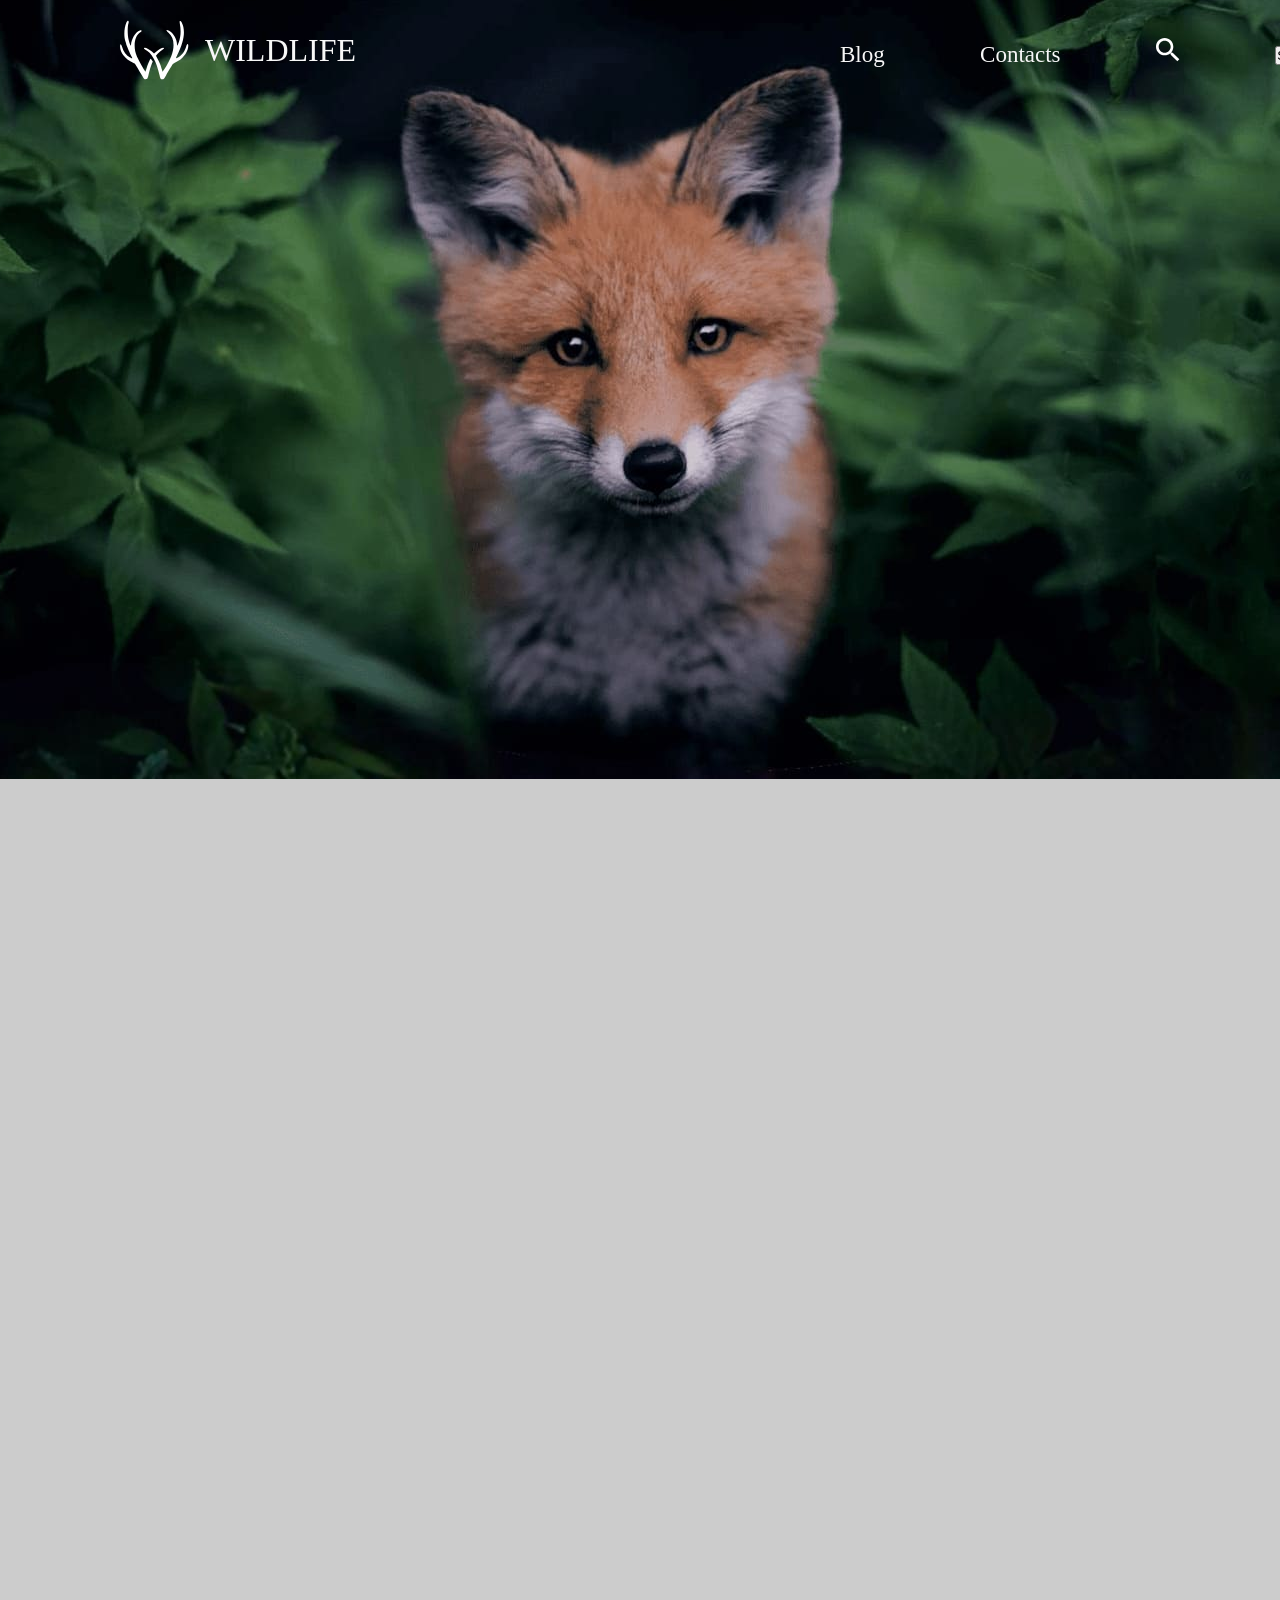
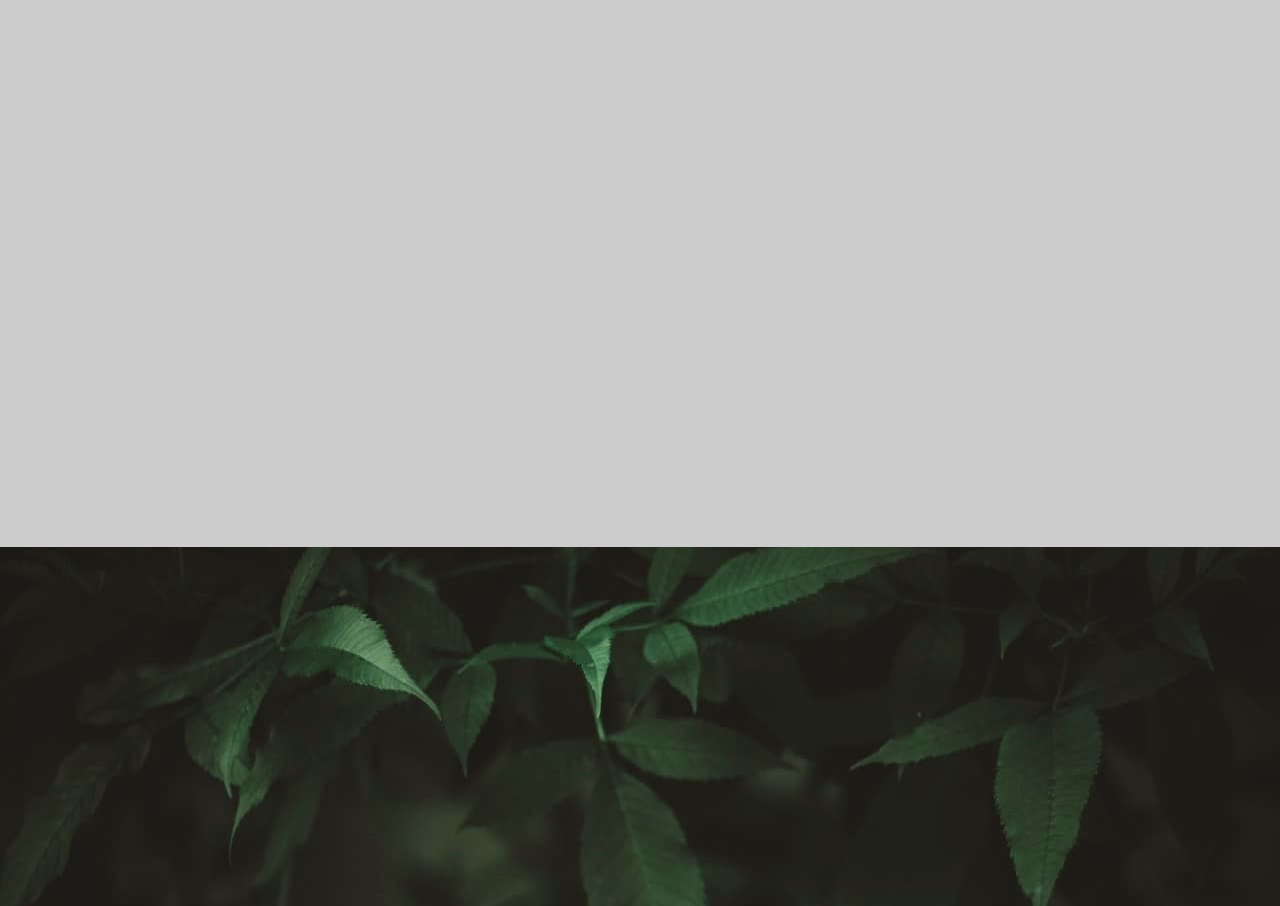
==== Wildlife/index.html @ 3e843b0e "init: start Wildlife task" ====
<!DOCTYPE html>
<html lang="en">
<head>
    <meta charset="UTF-8">
    <meta http-equiv="X-UA-Compatible" content="IE=edge">
    <meta name="viewport" content="width=device-width, initial-scale=1.0">
    <link rel="stylesheet" href="style.css">
    <title>Wildlife</title>
</head>
<body>
<section class="first-screen">
    
        <div class="block-wrapper">
            <div class="content-wrapper">
                <header>
                    <div class="logo-wrapper">
                        <svg width="69" height="60" viewBox="0 0 69 60" fill="none" xmlns="http://www.w3.org/2000/svg">
                            <path fill-rule="evenodd" clip-rule="evenodd" d="M6.3948 2.44604C4.16477 7.15504 3.65727 16.4691 5.36475 21.3461C5.73505 22.4039 6.12845 23.6725 6.23905 24.1655C6.50697 25.3616 9.98755 33.4607 11.3835 36.1374C12.7536 38.7639 12.7282 38.7901 10.1004 37.4541C6.3206 35.5326 3.34752 31.5826 2.05042 26.7593C1.13115 23.3408 0.00397348 23.2777 0.0772985 26.6488C0.205224 32.5289 5.17522 38.814 12.5882 42.4708C15.5288 43.9211 14.6779 42.7686 21.2467 54.2024C24.0457 59.0747 24.1808 59.2308 25.5972 59.2308C27.3561 59.2308 27.6071 58.8444 28.5953 54.6155C29.5972 50.3279 30.7228 46.6075 31.9289 43.5965L32.7948 41.4347L31.8533 40.1431C31.3355 39.4326 30.798 38.8502 30.6593 38.8488C30.1948 38.844 28.0869 43.6096 26.7646 47.6535L25.4569 51.6532L23.9027 49.3844C22.4623 47.2811 17.952 38.948 16.8384 36.3319C12.847 26.9553 14.4788 15.6138 20.3028 12.2518C22.3567 11.066 21.9794 9.6086 19.8173 10.3764C15.3945 11.9471 11.3867 18.6498 10.9586 25.1924C10.8617 26.6725 9.7457 24.0611 8.6236 19.7287C7.47227 15.2835 7.3727 6.67708 8.4353 3.47029C9.38888 0.593038 7.67895 -0.265299 6.3948 2.44604ZM59.6933 1.30982C59.574 1.59996 59.6634 2.85175 59.8918 4.09177C61.1044 10.6744 60.7708 16.6257 58.8924 21.9231C57.5846 25.6113 57.0736 26.3963 57.0652 24.7304C57.0377 19.3638 53.3148 12.8507 49.0733 10.7489C45.9222 9.18752 45.6274 10.2683 48.518 12.7851C56.5554 19.7834 54.8527 33.9088 44.1036 49.4043L42.5157 51.6933L41.9636 49.7889C40.4831 44.6822 39.9738 43.3696 38.0497 39.7006L35.9766 35.7474L37.6433 33.7295C38.56 32.6197 40.4344 31.032 41.8087 30.2013C43.183 29.3706 44.2428 28.5095 44.1637 28.2878C43.6667 26.893 39.9378 28.4095 36.4521 31.4239L34.0308 33.5178L31.8846 31.5955C29.582 29.5331 25.8581 27.5444 24.6935 27.7554C23.4517 27.9804 23.6045 28.7779 25.0178 29.4484C31.5726 32.5583 36.2416 40.8258 39.5563 55.1923C40.3933 58.8197 40.6819 59.2308 42.3925 59.2308C43.7998 59.2308 43.9577 59.0614 46.1602 55.1923C47.5179 52.8072 51.0517 46.8561 52.3433 44.7796C52.8356 43.988 54.1098 43.1056 56.201 42.1082C62.3316 39.1839 67.1378 33.2911 68.1072 27.5107C68.7914 23.4293 67.2122 22.8184 66.0997 26.7343C64.7094 31.6287 61.3194 36.0255 57.5225 37.8595C55.6437 38.767 55.6206 38.591 57.1947 35.3476C64.3238 20.6586 65.7354 10.406 61.7265 2.43362C61.0403 1.06904 60.0232 0.506894 59.6933 1.30982Z" fill="white"/>
                            </svg>
                            <h1 class="logo-text">wildlife</h1>

                    </div>
                    <nav>
                        <ul class="header-menu">
                            <li><a href="#">Blog</a></li>
                            <li><a href="#">Contacts</a></li>
                            <li><a href="#">
                                <svg width="24" height="24" viewBox="0 0 24 24" fill="none" xmlns="http://www.w3.org/2000/svg">
                                    <path d="M8.688 14.688C12.001 14.688 14.688 12 14.688 8.688C14.688 5.376 12 2.688 8.688 2.688C5.376 2.688 2.688 5.376 2.688 8.688C2.688 12 5.376 14.688 8.688 14.688ZM16.688 14.688L23.313 21.313L21.313 23.313L14.688 16.688V15.625L14.313 15.25C12.813 16.563 10.813 17.313 8.688 17.313C3.875 17.313 0 13.5 0 8.688C0 3.876 3.875 0 8.688 0C13.501 0 17.313 3.875 17.313 8.688C17.313 10.813 16.563 12.813 15.25 14.313L15.625 14.688H16.688Z" fill="white"/>
                                    </svg>
                                    
                            </a></li>
                            <li><button class="sign-btn">Sign in</button></li>
                        </ul>
                    </nav>

                </header>
                <section class="survival">

                </section>
            </div>
        </div> 
</section>
<section class="second-screen">
    <div class="block-wrapper">
        <div class="content-wrapper">

            <div  class="latest-articles">

            </div>
            <div  class="get-notified">
                
            </div>


            
        </div>
    </div>
    

</section>
<footer>
    <div class="block-wrapper">
        <div class="content-wrapper">
            
        </div>
    </div>
   
</footer>
    

    
</body>
</html>
---- Wildlife/style.css ----
* {
    margin: 0;
    padding: 0;
}

body {
    display: flex;
    flex-direction: column;
}

.first-screen {
    height: 779px;
    background-image: url(./assets/images/first-scr-bgr.png);
    background-position: center;
    background-repeat: no-repeat;
    background-size: cover;
    background-color: #02160b;

}

.second-screen {
    height: 1368px;
    background-color: #cccccc;
}

.block-wrapper {
    width: 1440px;
    margin: 0 auto;

}

.content-wrapper {
width: 1200px;
margin: 0 auto;

}



header {
    height: 100px;
    display: flex;
    justify-content: space-between;
    align-items: center;
    

}

.logo-wrapper {
    width: 240px;
    height: 60px;
    display: flex;
    justify-content: space-between;
    cursor: pointer;
}

.logo-text {
    width: 155px;
    font-family: 'Roboto';
    font-style: normal;
    font-weight: normal;
    font-size: 32px;
    line-height: 60px;
    text-transform: uppercase;
    color: #F7F7F7;
}

nav {
    width: 480px;
    height: 50px;
}

.header-menu {
    display: flex;
    justify-content: space-between;
    list-style: none;
    align-items: center;
    
}

.header-menu li a {
    text-decoration: none;
    font-family: 'Open Sans';
    font-style: normal;
    font-weight: normal;
    font-size: 23px;
    line-height: 60px;
    color: #F7F7F7;

}


.survival {
    

}

.latest-articles {
    

}

.get-notified {
    
}


footer {
    height: 359px;
    background-image: url(./assets/images/Footer-bg.jpg);
    background-position: center;
    background-repeat: no-repeat;
    background-size: cover;
    background-color: #181617;

}
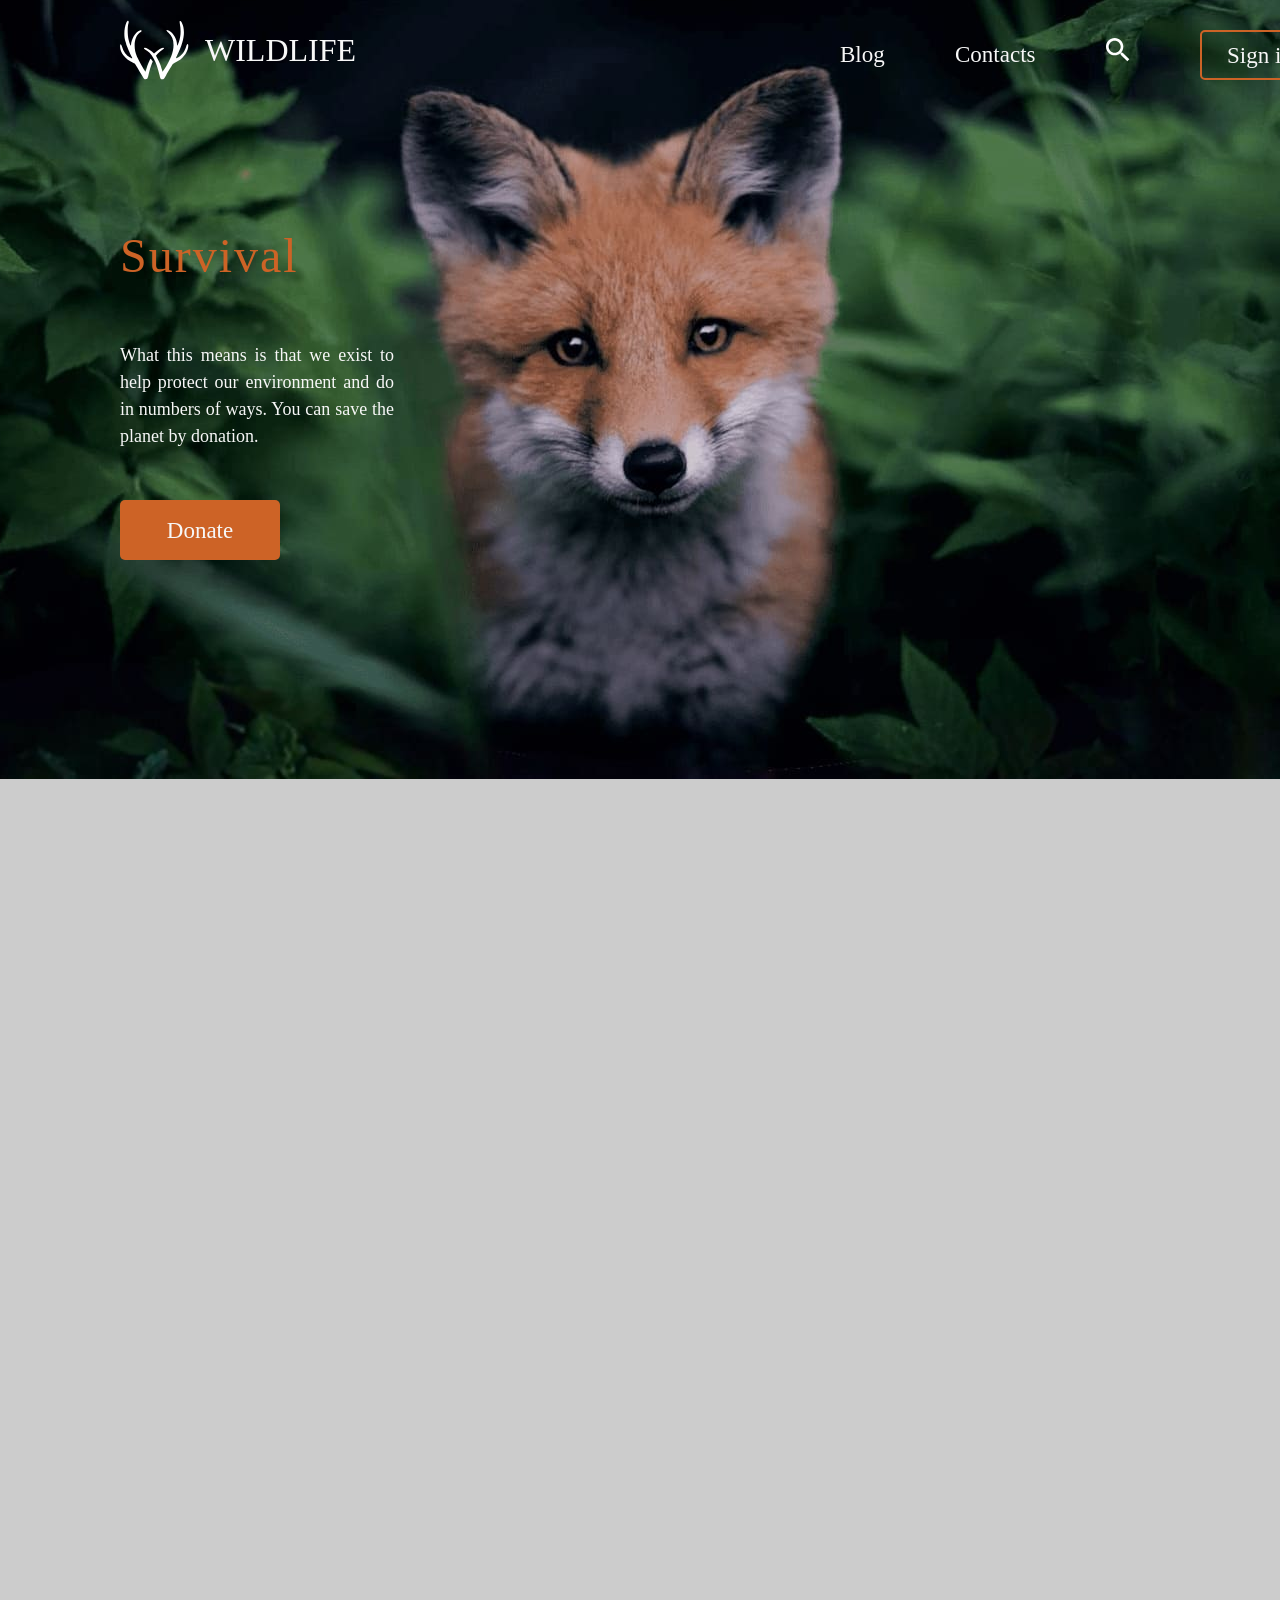
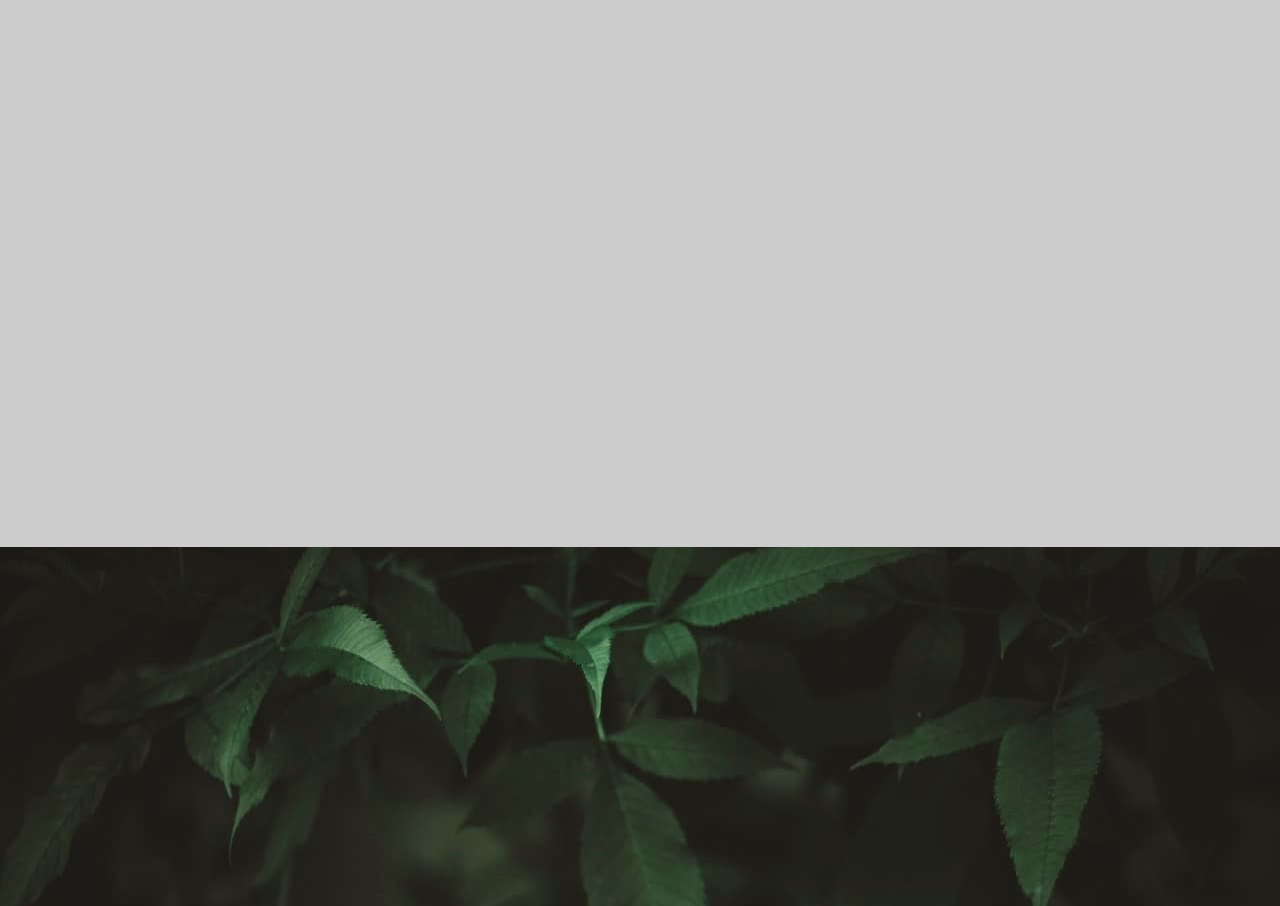
==== commit 6369f07c: "feat: implement first-screen section" ====
--- a/Wildlife/index.html
+++ b/Wildlife/index.html
@@ -36,7 +36,16 @@
 
                 </header>
                 <section class="survival">
+                    <div class="survival-wrapper">
+                        <h2 class="survival-title">Survival</h2>
+                    <p class="survival-text">
+                        What this means is that we exist to help protect our environment and do in numbers of ways. You can save the planet by donation.
+                    </p>
+                    <button class="donate-btn">Donate</button>
 
+
+                    </div>
+                    
                 </section>
             </div>
         </div> 
--- a/Wildlife/style.css
+++ b/Wildlife/style.css
@@ -1,116 +1,165 @@
 * {
-    margin: 0;
-    padding: 0;
+  margin: 0;
+  padding: 0;
 }
 
 body {
-    display: flex;
-    flex-direction: column;
+  display: flex;
+  flex-direction: column;
 }
 
 .first-screen {
-    height: 779px;
-    background-image: url(./assets/images/first-scr-bgr.png);
-    background-position: center;
-    background-repeat: no-repeat;
-    background-size: cover;
-    background-color: #02160b;
-
+  height: 779px;
+  background-image: url(./assets/images/first-scr-bgr.png);
+  background-position: center;
+  background-repeat: no-repeat;
+  background-size: cover;
+  background-color: #02160b;
 }
 
 .second-screen {
-    height: 1368px;
-    background-color: #cccccc;
+  height: 1368px;
+  background-color: #cccccc;
 }
 
 .block-wrapper {
-    width: 1440px;
-    margin: 0 auto;
-
+  width: 1440px;
+  margin: 0 auto;
 }
 
 .content-wrapper {
-width: 1200px;
-margin: 0 auto;
-
+  width: 1200px;
+  margin: 0 auto;
 }
 
-
-
 header {
-    height: 100px;
-    display: flex;
-    justify-content: space-between;
-    align-items: center;
-    
-
+  height: 100px;
+  display: flex;
+  justify-content: space-between;
+  align-items: center;
 }
 
 .logo-wrapper {
-    width: 240px;
-    height: 60px;
-    display: flex;
-    justify-content: space-between;
-    cursor: pointer;
+  width: 240px;
+  height: 60px;
+  display: flex;
+  justify-content: space-between;
+  cursor: pointer;
 }
 
 .logo-text {
-    width: 155px;
-    font-family: 'Roboto';
-    font-style: normal;
-    font-weight: normal;
-    font-size: 32px;
-    line-height: 60px;
-    text-transform: uppercase;
-    color: #F7F7F7;
+  width: 155px;
+  font-family: "Roboto";
+  font-style: normal;
+  font-weight: normal;
+  font-size: 32px;
+  line-height: 60px;
+  text-transform: uppercase;
+  color: #f7f7f7;
 }
 
 nav {
-    width: 480px;
-    height: 50px;
+  width: 480px;
+  height: 50px;
 }
 
 .header-menu {
-    display: flex;
-    justify-content: space-between;
-    list-style: none;
-    align-items: center;
-    
+  display: flex;
+  justify-content: space-between;
+  list-style: none;
+  align-items: center;
 }
 
 .header-menu li a {
-    text-decoration: none;
-    font-family: 'Open Sans';
-    font-style: normal;
-    font-weight: normal;
-    font-size: 23px;
-    line-height: 60px;
-    color: #F7F7F7;
-
+  text-decoration: none;
+  font-family: "Open Sans";
+  font-style: normal;
+  font-weight: normal;
+  font-size: 23px;
+  line-height: 60px;
+  color: #f7f7f7;
 }
 
+.sign-btn {
+  width: 120px;
+  height: 50px;
+  border: 2px solid #cd6326;
+  box-sizing: border-box;
+  border-radius: 5px;
+  font-family: "Roboto";
+  font-style: normal;
+  font-weight: normal;
+  font-size: 23px;
+  line-height: 27px;
+  background: none;
+  text-align: center;
+  color: #f7f7f7;
+  cursor: pointer;
+}
 
 .survival {
-    
+  margin-top: 120px;
+}
 
+.survival-wrapper {
+  height: 340px;
+  display: flex;
+  flex-direction: column;
+  justify-content: space-between;
+}
+
+.survival-title {
+  width: 199px;
+  height: 72px;
+  font-family: "Open Sans";
+  font-style: normal;
+  font-weight: normal;
+  font-size: 48px;
+  line-height: 72px;
+  letter-spacing: 2px;
+  color: #cd6326;
+  text-transform: capitalize;
+}
+
+.survival-text {
+  width: 274px;
+  height: 108px;
+  font-family: "Open Sans";
+  font-style: normal;
+  font-weight: normal;
+  font-size: 18px;
+  line-height: 27px;
+  color: #f7f7f7;
+  text-align: justify;
+}
+
+.donate-btn {
+  width: 160px;
+  height: 60px;
+  background: #cd6326;
+  border-radius: 5px;
+  font-family: "Roboto";
+  font-style: normal;
+  font-weight: normal;
+  font-size: 23px;
+  line-height: 27px;
+  text-align: center;
+  color: #f7f7f7;
+  border: none;
+  cursor: pointer;
 }
 
 .latest-articles {
-    
-
 }
 
 .get-notified {
-    
 }
 
-
 footer {
-    height: 359px;
-    background-image: url(./assets/images/Footer-bg.jpg);
-    background-position: center;
-    background-repeat: no-repeat;
-    background-size: cover;
-    background-color: #181617;
-
-}+  height: 359px;
+  background-image: url(./assets/images/Footer-bg.jpg);
+  background-position: center;
+  background-repeat: no-repeat;
+  background-size: cover;
+  background-color: #181617;
+}
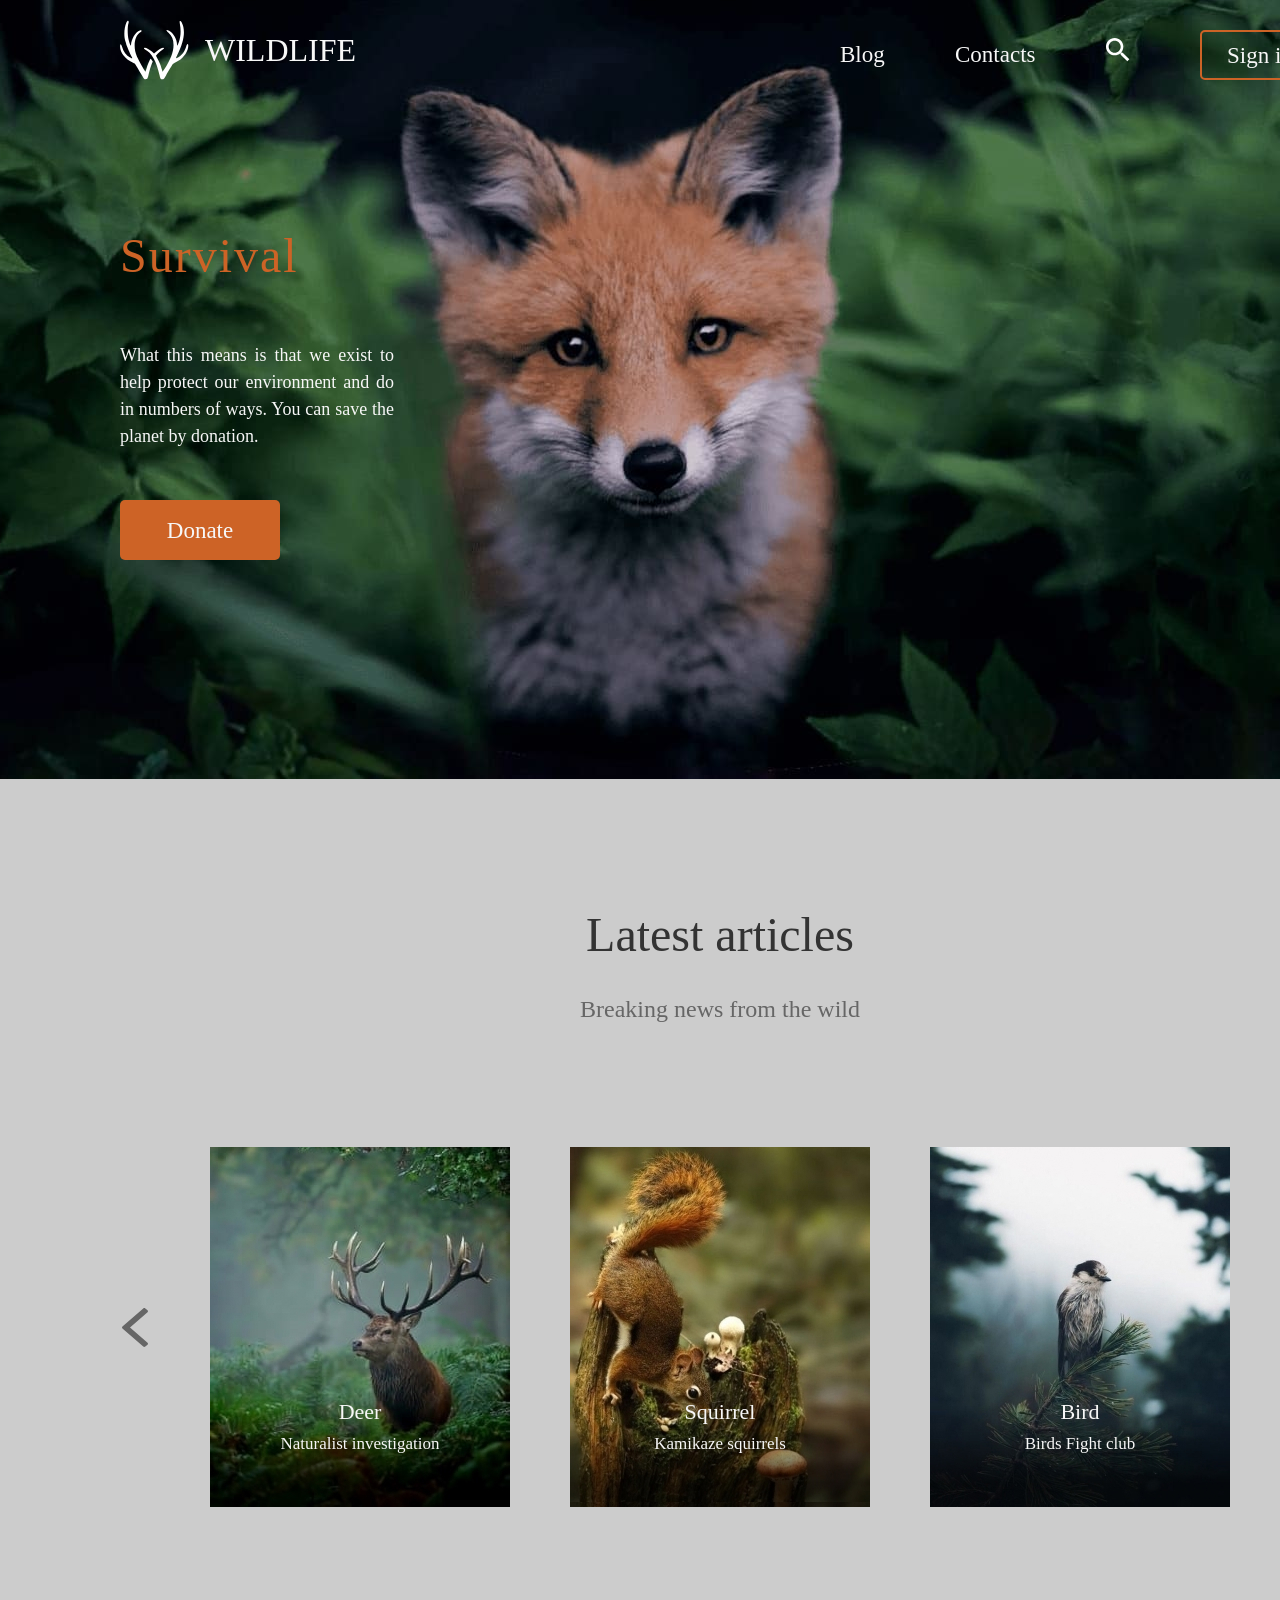
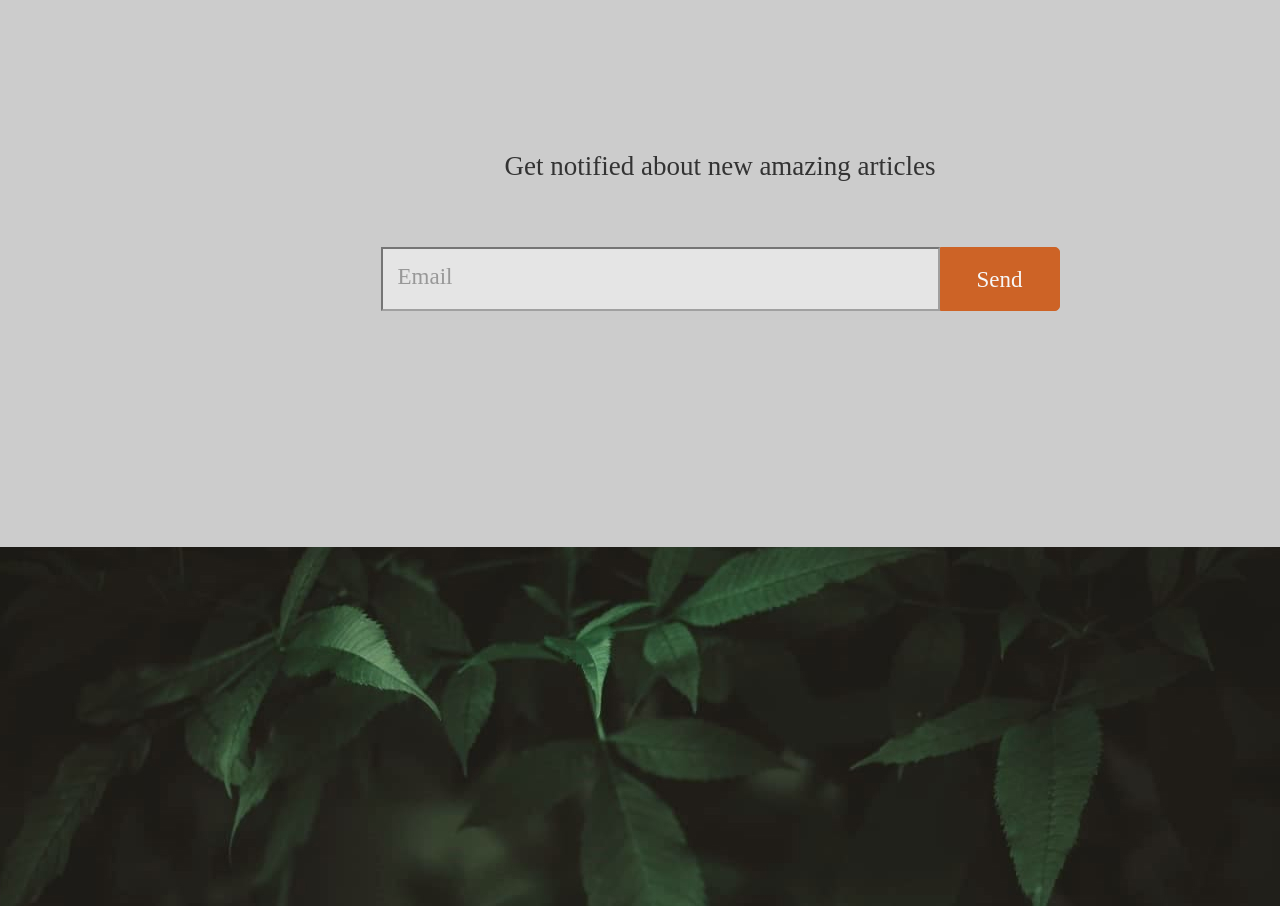
==== commit 13666f08: "feat: implement second-screen section" ====
--- a/Wildlife/index.html
+++ b/Wildlife/index.html
@@ -55,9 +55,43 @@
         <div class="content-wrapper">
 
             <div  class="latest-articles">
-
+                <h4 class="latest-articles-title">Latest articles</h4>
+                <p class="latest-articles-text">Breaking news from the wild</p>
+                <ul class="slider">
+                    <li class="arrow">
+                        <svg width="30" height="70" viewBox="0 0 30 70" fill="none" xmlns="http://www.w3.org/2000/svg">
+                            <path d="M27.9913 21.2499C27.9913 21.5622 27.8125 21.9138 27.545 22.1484L10.0006 37.4998L27.545 52.8511C27.8131 53.0857 27.9913 53.4368 27.9913 53.7496C27.9913 54.0624 27.8125 54.4135 27.545 54.6481L25.3131 56.601C25.045 56.8356 24.6438 56.9915 24.2863 56.9915C23.9288 56.9915 23.5275 56.8351 23.2594 56.601L2.45563 38.3977C2.1875 38.1631 2.00938 37.812 2.00938 37.4992C2.00938 37.1864 2.18813 36.8353 2.45563 36.6007L23.2594 18.3974C23.5275 18.1628 23.9288 18.007 24.2863 18.007C24.6438 18.007 25.045 18.1634 25.3131 18.3974L27.545 20.3503C27.8131 20.5849 27.9913 20.8972 27.9913 21.2488V21.2499Z" fill="#666666"/>
+                            </svg>
+                            
+                    </li>
+                    <li class="first-slide slide">
+                        <p class="slide-title">Deer</p>
+                        <p class="slide-description">Naturalist investigation</p>
+                    </li>
+                    <li class="second-slide slide">
+                        <p class="slide-title">Squirrel</p>
+                        <p class="slide-description">Kamikaze squirrels</p>
+                    </li>
+                    <li class="third-slide slide">
+                        <p class="slide-title">Bird</p>
+                        <p class="slide-description">Birds Fight club</p>
+                    </li>
+                    <li class="arrow">
+                        <svg width="30" height="70" viewBox="0 0 30 70" fill="none" xmlns="http://www.w3.org/2000/svg">
+                            <path d="M29.6512 37.4997C29.6512 37.812 29.4517 38.1636 29.1531 38.3982L5.93029 56.6015C5.63098 56.8361 5.18308 56.992 4.78401 56.992C4.38494 56.992 3.93703 56.8356 3.63773 56.6015L1.14633 54.6486C0.847031 54.414 0.648193 54.1017 0.648193 53.7501C0.648193 53.4378 0.847728 53.0862 1.14633 52.8516L20.7308 37.5003L1.14633 22.1489C0.847031 21.9143 0.648193 21.5632 0.648193 21.2504C0.648193 20.9376 0.847728 20.5865 1.14633 20.3519L3.63773 18.399C3.93703 18.1644 4.38494 18.0085 4.78401 18.0085C5.18308 18.0085 5.63098 18.165 5.93029 18.399L29.1531 36.6023C29.4524 36.8369 29.6512 37.188 29.6512 37.5008V37.4997Z" fill="#666666"/>
+                            </svg>
+                            
+                    </li>
+                </ul>                 
+               
             </div>
             <div  class="get-notified">
+                <p>Get notified about new amazing articles</p>
+                <form action="">
+                    <input class="email" type="email" name="email" id="email" placeholder="Email">
+                    <input  class="send-btn" type="submit" value="Send">
+
+                </form>
                 
             </div>
 
--- a/Wildlife/style.css
+++ b/Wildlife/style.css
@@ -17,11 +17,6 @@
   background-color: #02160b;
 }
 
-.second-screen {
-  height: 1368px;
-  background-color: #cccccc;
-}
-
 .block-wrapper {
   width: 1440px;
   margin: 0 auto;
@@ -149,11 +144,169 @@
   cursor: pointer;
 }
 
+
+.second-screen {
+    height: 1368px;
+    background-color: #cccccc;
+  }
+
 .latest-articles {
+    margin-top: 120px;
+    display: flex;
+    flex-direction: column;
+    align-items: center;
+
+}
+
+.latest-articles-title {
+    width: 324px;
+height: 72px;
+font-family: 'Open Sans';
+font-style: normal;
+font-weight: normal;
+font-size: 48px;
+line-height: 72px;
+text-align: center;
+color: #333333;
+}
+
+.latest-articles-text {
+    width: 332px;
+height: 36px;
+margin-top: 20px;
+font-family: 'Open Sans';
+font-style: normal;
+font-weight: normal;
+font-size: 24px;
+line-height: 36px;
+text-align: center;
+color: #666666;
+align-items: center;
+}
+
+.slider {
+    margin-top: 120px;
+    display: flex;
+    justify-content: space-between;
+    width: 1200px;
+    list-style: none;
+    align-items: center;
+}
+
+.slide {
+  width: 300px;
+  height: 360px; 
+  background-size:cover;
+  background-repeat: no-repeat; 
+  background-position: center;
+}
+
+.slide:hover {
+  opacity: 0.5;
+  cursor: pointer;
+
+}
+
+.slide-title {
+  margin-top: 247px;
+font-family: 'Open Sans';
+font-style: normal;
+font-weight: normal;
+font-size: 22px;
+line-height: 36px;
+text-align: center;
+color: #F7F7F7;
+}
+
+.slide-description {
+font-family: 'Open Sans';
+font-style: normal;
+font-weight: normal;
+font-size: 17px;
+line-height: 27px;
+text-align: center;
+color: #F7F7F7;
+}
+
+.first-slide {
+  background-image: url(./assets/images/Deer.jpg);
+}
+
+.second-slide {
+  background-image: url(./assets/images/Squirrel.jpg);
+}
+
+.third-slide {
+  background-image: url(./assets/images/Bird.jpg);
+}
+
+.arrow:hover {
+  opacity: 0.5;
+  cursor: pointer;
 }
 
 .get-notified {
-}
+    margin-top: 239px;
+    display: flex;
+    flex-direction: column;
+    justify-content: center;
+    align-items: center;
+}
+
+.get-notified p {
+  width: 526px;
+  height: 41px;
+ font-family: 'Open Sans';
+font-style: normal;
+font-weight: normal;
+font-size: 27px;
+line-height: 40px;
+text-align: center;
+color: #333333;
+}
+
+form {
+  margin-top: 60px;  
+  display: flex;
+}
+
+.email {
+  height: 60px;
+  width: 540px;
+  opacity: 0.5;
+  border-radius: 0px;
+  padding-left: 15px;
+}
+
+.email::placeholder {
+font-family: 'Roboto';
+font-style: normal;
+font-weight: normal;
+font-size: 23px;
+line-height: 27px;
+display: flex;
+align-items: center;
+color: #666666;
+}
+
+.send-btn {
+  width: 120px;
+height: 64px;
+background: #CD6326;
+border: 1px solid #CD6326;
+border-radius: 0px 5px 5px 0px;
+font-family: 'Roboto';
+font-style: normal;
+font-weight: normal;
+font-size: 23px;
+line-height: 27px;
+text-align: center;
+color: #F7F7F7;
+
+}
+
+
+
 
 footer {
   height: 359px;
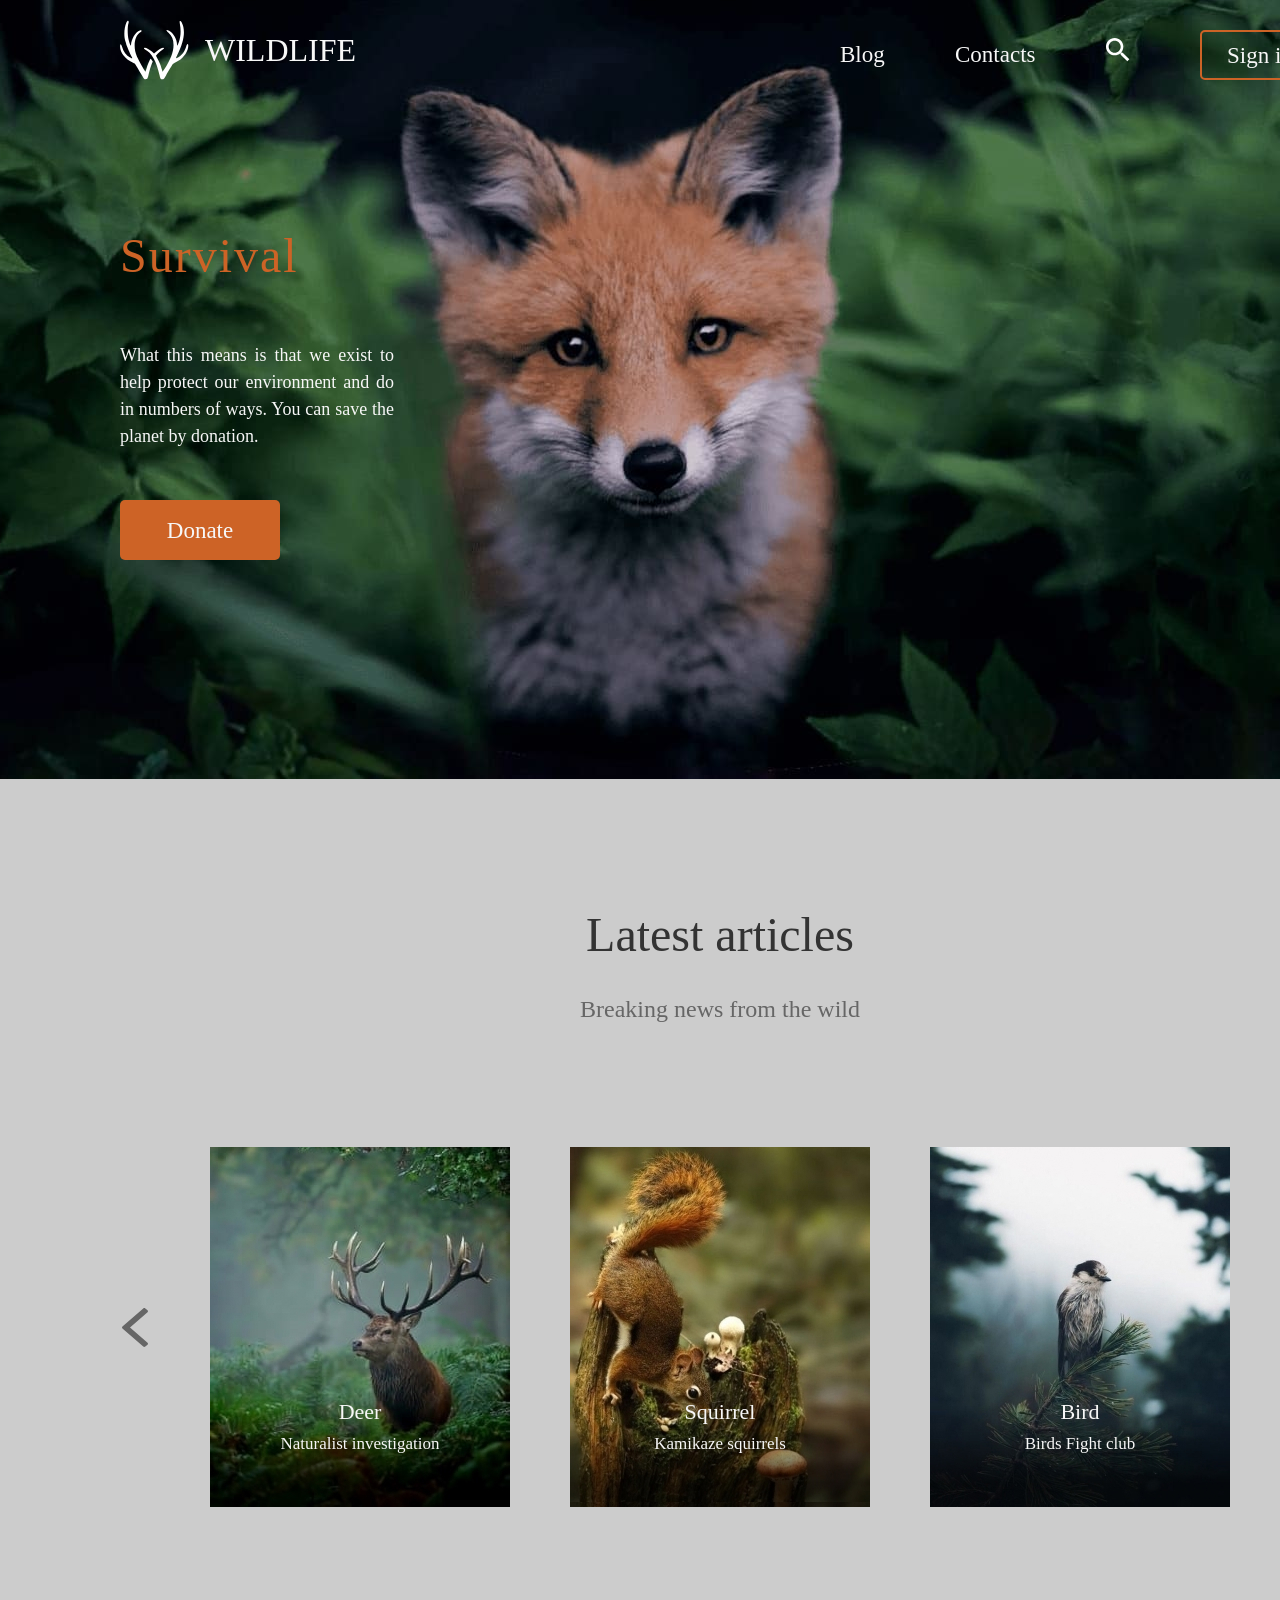
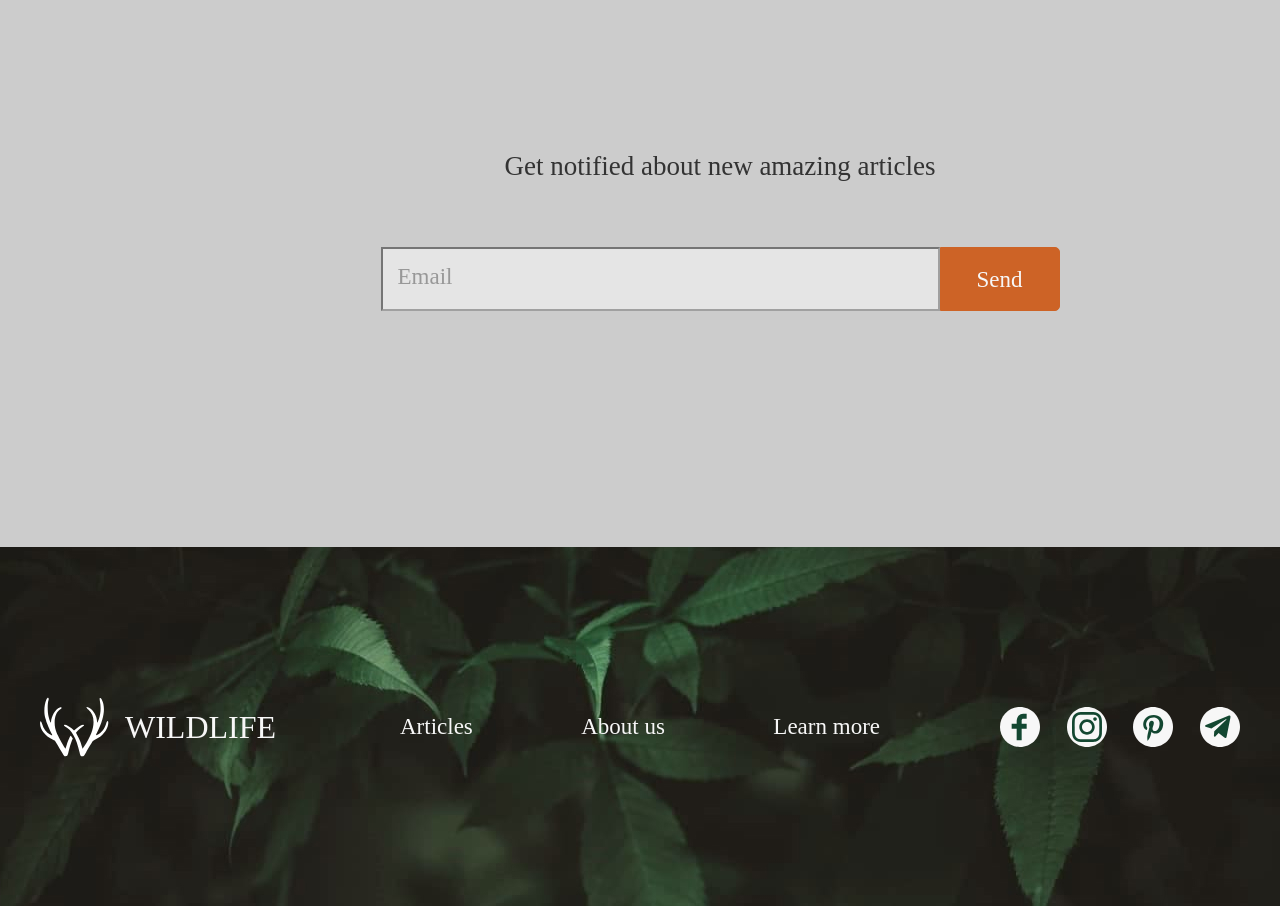
==== commit b28ecb9a: "feat: implement footer" ====
--- a/Wildlife/index.html
+++ b/Wildlife/index.html
@@ -1,123 +1,189 @@
 <!DOCTYPE html>
 <html lang="en">
-<head>
-    <meta charset="UTF-8">
-    <meta http-equiv="X-UA-Compatible" content="IE=edge">
-    <meta name="viewport" content="width=device-width, initial-scale=1.0">
-    <link rel="stylesheet" href="style.css">
+  <head>
+    <meta charset="UTF-8" />
+    <meta http-equiv="X-UA-Compatible" content="IE=edge" />
+    <meta name="viewport" content="width=device-width, initial-scale=1.0" />
+    <link rel="stylesheet" href="style.css" />
     <title>Wildlife</title>
-</head>
-<body>
-<section class="first-screen">
-    
-        <div class="block-wrapper">
-            <div class="content-wrapper">
-                <header>
-                    <div class="logo-wrapper">
-                        <svg width="69" height="60" viewBox="0 0 69 60" fill="none" xmlns="http://www.w3.org/2000/svg">
-                            <path fill-rule="evenodd" clip-rule="evenodd" d="M6.3948 2.44604C4.16477 7.15504 3.65727 16.4691 5.36475 21.3461C5.73505 22.4039 6.12845 23.6725 6.23905 24.1655C6.50697 25.3616 9.98755 33.4607 11.3835 36.1374C12.7536 38.7639 12.7282 38.7901 10.1004 37.4541C6.3206 35.5326 3.34752 31.5826 2.05042 26.7593C1.13115 23.3408 0.00397348 23.2777 0.0772985 26.6488C0.205224 32.5289 5.17522 38.814 12.5882 42.4708C15.5288 43.9211 14.6779 42.7686 21.2467 54.2024C24.0457 59.0747 24.1808 59.2308 25.5972 59.2308C27.3561 59.2308 27.6071 58.8444 28.5953 54.6155C29.5972 50.3279 30.7228 46.6075 31.9289 43.5965L32.7948 41.4347L31.8533 40.1431C31.3355 39.4326 30.798 38.8502 30.6593 38.8488C30.1948 38.844 28.0869 43.6096 26.7646 47.6535L25.4569 51.6532L23.9027 49.3844C22.4623 47.2811 17.952 38.948 16.8384 36.3319C12.847 26.9553 14.4788 15.6138 20.3028 12.2518C22.3567 11.066 21.9794 9.6086 19.8173 10.3764C15.3945 11.9471 11.3867 18.6498 10.9586 25.1924C10.8617 26.6725 9.7457 24.0611 8.6236 19.7287C7.47227 15.2835 7.3727 6.67708 8.4353 3.47029C9.38888 0.593038 7.67895 -0.265299 6.3948 2.44604ZM59.6933 1.30982C59.574 1.59996 59.6634 2.85175 59.8918 4.09177C61.1044 10.6744 60.7708 16.6257 58.8924 21.9231C57.5846 25.6113 57.0736 26.3963 57.0652 24.7304C57.0377 19.3638 53.3148 12.8507 49.0733 10.7489C45.9222 9.18752 45.6274 10.2683 48.518 12.7851C56.5554 19.7834 54.8527 33.9088 44.1036 49.4043L42.5157 51.6933L41.9636 49.7889C40.4831 44.6822 39.9738 43.3696 38.0497 39.7006L35.9766 35.7474L37.6433 33.7295C38.56 32.6197 40.4344 31.032 41.8087 30.2013C43.183 29.3706 44.2428 28.5095 44.1637 28.2878C43.6667 26.893 39.9378 28.4095 36.4521 31.4239L34.0308 33.5178L31.8846 31.5955C29.582 29.5331 25.8581 27.5444 24.6935 27.7554C23.4517 27.9804 23.6045 28.7779 25.0178 29.4484C31.5726 32.5583 36.2416 40.8258 39.5563 55.1923C40.3933 58.8197 40.6819 59.2308 42.3925 59.2308C43.7998 59.2308 43.9577 59.0614 46.1602 55.1923C47.5179 52.8072 51.0517 46.8561 52.3433 44.7796C52.8356 43.988 54.1098 43.1056 56.201 42.1082C62.3316 39.1839 67.1378 33.2911 68.1072 27.5107C68.7914 23.4293 67.2122 22.8184 66.0997 26.7343C64.7094 31.6287 61.3194 36.0255 57.5225 37.8595C55.6437 38.767 55.6206 38.591 57.1947 35.3476C64.3238 20.6586 65.7354 10.406 61.7265 2.43362C61.0403 1.06904 60.0232 0.506894 59.6933 1.30982Z" fill="white"/>
-                            </svg>
-                            <h1 class="logo-text">wildlife</h1>
-
-                    </div>
-                    <nav>
-                        <ul class="header-menu">
-                            <li><a href="#">Blog</a></li>
-                            <li><a href="#">Contacts</a></li>
-                            <li><a href="#">
-                                <svg width="24" height="24" viewBox="0 0 24 24" fill="none" xmlns="http://www.w3.org/2000/svg">
-                                    <path d="M8.688 14.688C12.001 14.688 14.688 12 14.688 8.688C14.688 5.376 12 2.688 8.688 2.688C5.376 2.688 2.688 5.376 2.688 8.688C2.688 12 5.376 14.688 8.688 14.688ZM16.688 14.688L23.313 21.313L21.313 23.313L14.688 16.688V15.625L14.313 15.25C12.813 16.563 10.813 17.313 8.688 17.313C3.875 17.313 0 13.5 0 8.688C0 3.876 3.875 0 8.688 0C13.501 0 17.313 3.875 17.313 8.688C17.313 10.813 16.563 12.813 15.25 14.313L15.625 14.688H16.688Z" fill="white"/>
-                                    </svg>
-                                    
-                            </a></li>
-                            <li><button class="sign-btn">Sign in</button></li>
-                        </ul>
-                    </nav>
-
-                </header>
-                <section class="survival">
-                    <div class="survival-wrapper">
-                        <h2 class="survival-title">Survival</h2>
-                    <p class="survival-text">
-                        What this means is that we exist to help protect our environment and do in numbers of ways. You can save the planet by donation.
-                    </p>
-                    <button class="donate-btn">Donate</button>
-
-
-                    </div>
-                    
-                </section>
+  </head>
+  <body>
+    <section class="first-screen">
+      <div class="block-wrapper">
+        <div class="content-wrapper">
+          <header>
+            <div class="logo-wrapper">
+              <svg
+                width="69"
+                height="60"
+                viewBox="0 0 69 60"
+                fill="none"
+                xmlns="http://www.w3.org/2000/svg"
+              >
+                <path
+                  fill-rule="evenodd"
+                  clip-rule="evenodd"
+                  d="M6.3948 2.44604C4.16477 7.15504 3.65727 16.4691 5.36475 21.3461C5.73505 22.4039 6.12845 23.6725 6.23905 24.1655C6.50697 25.3616 9.98755 33.4607 11.3835 36.1374C12.7536 38.7639 12.7282 38.7901 10.1004 37.4541C6.3206 35.5326 3.34752 31.5826 2.05042 26.7593C1.13115 23.3408 0.00397348 23.2777 0.0772985 26.6488C0.205224 32.5289 5.17522 38.814 12.5882 42.4708C15.5288 43.9211 14.6779 42.7686 21.2467 54.2024C24.0457 59.0747 24.1808 59.2308 25.5972 59.2308C27.3561 59.2308 27.6071 58.8444 28.5953 54.6155C29.5972 50.3279 30.7228 46.6075 31.9289 43.5965L32.7948 41.4347L31.8533 40.1431C31.3355 39.4326 30.798 38.8502 30.6593 38.8488C30.1948 38.844 28.0869 43.6096 26.7646 47.6535L25.4569 51.6532L23.9027 49.3844C22.4623 47.2811 17.952 38.948 16.8384 36.3319C12.847 26.9553 14.4788 15.6138 20.3028 12.2518C22.3567 11.066 21.9794 9.6086 19.8173 10.3764C15.3945 11.9471 11.3867 18.6498 10.9586 25.1924C10.8617 26.6725 9.7457 24.0611 8.6236 19.7287C7.47227 15.2835 7.3727 6.67708 8.4353 3.47029C9.38888 0.593038 7.67895 -0.265299 6.3948 2.44604ZM59.6933 1.30982C59.574 1.59996 59.6634 2.85175 59.8918 4.09177C61.1044 10.6744 60.7708 16.6257 58.8924 21.9231C57.5846 25.6113 57.0736 26.3963 57.0652 24.7304C57.0377 19.3638 53.3148 12.8507 49.0733 10.7489C45.9222 9.18752 45.6274 10.2683 48.518 12.7851C56.5554 19.7834 54.8527 33.9088 44.1036 49.4043L42.5157 51.6933L41.9636 49.7889C40.4831 44.6822 39.9738 43.3696 38.0497 39.7006L35.9766 35.7474L37.6433 33.7295C38.56 32.6197 40.4344 31.032 41.8087 30.2013C43.183 29.3706 44.2428 28.5095 44.1637 28.2878C43.6667 26.893 39.9378 28.4095 36.4521 31.4239L34.0308 33.5178L31.8846 31.5955C29.582 29.5331 25.8581 27.5444 24.6935 27.7554C23.4517 27.9804 23.6045 28.7779 25.0178 29.4484C31.5726 32.5583 36.2416 40.8258 39.5563 55.1923C40.3933 58.8197 40.6819 59.2308 42.3925 59.2308C43.7998 59.2308 43.9577 59.0614 46.1602 55.1923C47.5179 52.8072 51.0517 46.8561 52.3433 44.7796C52.8356 43.988 54.1098 43.1056 56.201 42.1082C62.3316 39.1839 67.1378 33.2911 68.1072 27.5107C68.7914 23.4293 67.2122 22.8184 66.0997 26.7343C64.7094 31.6287 61.3194 36.0255 57.5225 37.8595C55.6437 38.767 55.6206 38.591 57.1947 35.3476C64.3238 20.6586 65.7354 10.406 61.7265 2.43362C61.0403 1.06904 60.0232 0.506894 59.6933 1.30982Z"
+                  fill="white"
+                />
+              </svg>
+              <h1 class="logo-text">wildlife</h1>
             </div>
-        </div> 
-</section>
-<section class="second-screen">
-    <div class="block-wrapper">
+            <nav>
+              <ul class="header-menu">
+                <li><a href="#">Blog</a></li>
+                <li><a href="#">Contacts</a></li>
+                <li>
+                  <a href="#">
+                    <svg
+                      width="24"
+                      height="24"
+                      viewBox="0 0 24 24"
+                      fill="none"
+                      xmlns="http://www.w3.org/2000/svg"
+                    >
+                      <path
+                        d="M8.688 14.688C12.001 14.688 14.688 12 14.688 8.688C14.688 5.376 12 2.688 8.688 2.688C5.376 2.688 2.688 5.376 2.688 8.688C2.688 12 5.376 14.688 8.688 14.688ZM16.688 14.688L23.313 21.313L21.313 23.313L14.688 16.688V15.625L14.313 15.25C12.813 16.563 10.813 17.313 8.688 17.313C3.875 17.313 0 13.5 0 8.688C0 3.876 3.875 0 8.688 0C13.501 0 17.313 3.875 17.313 8.688C17.313 10.813 16.563 12.813 15.25 14.313L15.625 14.688H16.688Z"
+                        fill="white"
+                      />
+                    </svg>
+                  </a>
+                </li>
+                <li><button class="sign-btn">Sign in</button></li>
+              </ul>
+            </nav>
+          </header>
+          <section class="survival">
+            <div class="survival-wrapper">
+              <h2 class="survival-title">Survival</h2>
+              <p class="survival-text">
+                What this means is that we exist to help protect our environment
+                and do in numbers of ways. You can save the planet by donation.
+              </p>
+              <button class="donate-btn">Donate</button>
+            </div>
+          </section>
+        </div>
+      </div>
+    </section>
+    <section class="second-screen">
+      <div class="block-wrapper">
         <div class="content-wrapper">
-
-            <div  class="latest-articles">
-                <h4 class="latest-articles-title">Latest articles</h4>
-                <p class="latest-articles-text">Breaking news from the wild</p>
-                <ul class="slider">
-                    <li class="arrow">
-                        <svg width="30" height="70" viewBox="0 0 30 70" fill="none" xmlns="http://www.w3.org/2000/svg">
-                            <path d="M27.9913 21.2499C27.9913 21.5622 27.8125 21.9138 27.545 22.1484L10.0006 37.4998L27.545 52.8511C27.8131 53.0857 27.9913 53.4368 27.9913 53.7496C27.9913 54.0624 27.8125 54.4135 27.545 54.6481L25.3131 56.601C25.045 56.8356 24.6438 56.9915 24.2863 56.9915C23.9288 56.9915 23.5275 56.8351 23.2594 56.601L2.45563 38.3977C2.1875 38.1631 2.00938 37.812 2.00938 37.4992C2.00938 37.1864 2.18813 36.8353 2.45563 36.6007L23.2594 18.3974C23.5275 18.1628 23.9288 18.007 24.2863 18.007C24.6438 18.007 25.045 18.1634 25.3131 18.3974L27.545 20.3503C27.8131 20.5849 27.9913 20.8972 27.9913 21.2488V21.2499Z" fill="#666666"/>
-                            </svg>
-                            
-                    </li>
-                    <li class="first-slide slide">
-                        <p class="slide-title">Deer</p>
-                        <p class="slide-description">Naturalist investigation</p>
-                    </li>
-                    <li class="second-slide slide">
-                        <p class="slide-title">Squirrel</p>
-                        <p class="slide-description">Kamikaze squirrels</p>
-                    </li>
-                    <li class="third-slide slide">
-                        <p class="slide-title">Bird</p>
-                        <p class="slide-description">Birds Fight club</p>
-                    </li>
-                    <li class="arrow">
-                        <svg width="30" height="70" viewBox="0 0 30 70" fill="none" xmlns="http://www.w3.org/2000/svg">
-                            <path d="M29.6512 37.4997C29.6512 37.812 29.4517 38.1636 29.1531 38.3982L5.93029 56.6015C5.63098 56.8361 5.18308 56.992 4.78401 56.992C4.38494 56.992 3.93703 56.8356 3.63773 56.6015L1.14633 54.6486C0.847031 54.414 0.648193 54.1017 0.648193 53.7501C0.648193 53.4378 0.847728 53.0862 1.14633 52.8516L20.7308 37.5003L1.14633 22.1489C0.847031 21.9143 0.648193 21.5632 0.648193 21.2504C0.648193 20.9376 0.847728 20.5865 1.14633 20.3519L3.63773 18.399C3.93703 18.1644 4.38494 18.0085 4.78401 18.0085C5.18308 18.0085 5.63098 18.165 5.93029 18.399L29.1531 36.6023C29.4524 36.8369 29.6512 37.188 29.6512 37.5008V37.4997Z" fill="#666666"/>
-                            </svg>
-                            
-                    </li>
-                </ul>                 
-               
+          <div class="latest-articles">
+            <h4 class="latest-articles-title">Latest articles</h4>
+            <p class="latest-articles-text">Breaking news from the wild</p>
+            <ul class="slider">
+              <li class="arrow">
+                <svg
+                  width="30"
+                  height="70"
+                  viewBox="0 0 30 70"
+                  fill="none"
+                  xmlns="http://www.w3.org/2000/svg"
+                >
+                  <path
+                    d="M27.9913 21.2499C27.9913 21.5622 27.8125 21.9138 27.545 22.1484L10.0006 37.4998L27.545 52.8511C27.8131 53.0857 27.9913 53.4368 27.9913 53.7496C27.9913 54.0624 27.8125 54.4135 27.545 54.6481L25.3131 56.601C25.045 56.8356 24.6438 56.9915 24.2863 56.9915C23.9288 56.9915 23.5275 56.8351 23.2594 56.601L2.45563 38.3977C2.1875 38.1631 2.00938 37.812 2.00938 37.4992C2.00938 37.1864 2.18813 36.8353 2.45563 36.6007L23.2594 18.3974C23.5275 18.1628 23.9288 18.007 24.2863 18.007C24.6438 18.007 25.045 18.1634 25.3131 18.3974L27.545 20.3503C27.8131 20.5849 27.9913 20.8972 27.9913 21.2488V21.2499Z"
+                    fill="#666666"
+                  />
+                </svg>
+              </li>
+              <li class="first-slide slide">
+                <p class="slide-title">Deer</p>
+                <p class="slide-description">Naturalist investigation</p>
+              </li>
+              <li class="second-slide slide">
+                <p class="slide-title">Squirrel</p>
+                <p class="slide-description">Kamikaze squirrels</p>
+              </li>
+              <li class="third-slide slide">
+                <p class="slide-title">Bird</p>
+                <p class="slide-description">Birds Fight club</p>
+              </li>
+              <li class="arrow">
+                <svg
+                  width="30"
+                  height="70"
+                  viewBox="0 0 30 70"
+                  fill="none"
+                  xmlns="http://www.w3.org/2000/svg"
+                >
+                  <path
+                    d="M29.6512 37.4997C29.6512 37.812 29.4517 38.1636 29.1531 38.3982L5.93029 56.6015C5.63098 56.8361 5.18308 56.992 4.78401 56.992C4.38494 56.992 3.93703 56.8356 3.63773 56.6015L1.14633 54.6486C0.847031 54.414 0.648193 54.1017 0.648193 53.7501C0.648193 53.4378 0.847728 53.0862 1.14633 52.8516L20.7308 37.5003L1.14633 22.1489C0.847031 21.9143 0.648193 21.5632 0.648193 21.2504C0.648193 20.9376 0.847728 20.5865 1.14633 20.3519L3.63773 18.399C3.93703 18.1644 4.38494 18.0085 4.78401 18.0085C5.18308 18.0085 5.63098 18.165 5.93029 18.399L29.1531 36.6023C29.4524 36.8369 29.6512 37.188 29.6512 37.5008V37.4997Z"
+                    fill="#666666"
+                  />
+                </svg>
+              </li>
+            </ul>
+          </div>
+          <div class="get-notified">
+            <p>Get notified about new amazing articles</p>
+            <form action="">
+              <input
+                class="email"
+                type="email"
+                name="email"
+                id="email"
+                placeholder="Email"
+              />
+              <input class="send-btn" type="submit" value="Send" />
+            </form>
+          </div>
+        </div>
+      </div>
+    </section>
+    <footer>
+      <div class="block-wrapper">
+        <div class="content-wrapper">
+          <div class="footer-wrapper">
+            <div class="logo-wrapper">
+              <svg
+                width="69"
+                height="60"
+                viewBox="0 0 69 60"
+                fill="none"
+                xmlns="http://www.w3.org/2000/svg"
+              >
+                <path
+                  fill-rule="evenodd"
+                  clip-rule="evenodd"
+                  d="M6.3948 2.44604C4.16477 7.15504 3.65727 16.4691 5.36475 21.3461C5.73505 22.4039 6.12845 23.6725 6.23905 24.1655C6.50697 25.3616 9.98755 33.4607 11.3835 36.1374C12.7536 38.7639 12.7282 38.7901 10.1004 37.4541C6.3206 35.5326 3.34752 31.5826 2.05042 26.7593C1.13115 23.3408 0.00397348 23.2777 0.0772985 26.6488C0.205224 32.5289 5.17522 38.814 12.5882 42.4708C15.5288 43.9211 14.6779 42.7686 21.2467 54.2024C24.0457 59.0747 24.1808 59.2308 25.5972 59.2308C27.3561 59.2308 27.6071 58.8444 28.5953 54.6155C29.5972 50.3279 30.7228 46.6075 31.9289 43.5965L32.7948 41.4347L31.8533 40.1431C31.3355 39.4326 30.798 38.8502 30.6593 38.8488C30.1948 38.844 28.0869 43.6096 26.7646 47.6535L25.4569 51.6532L23.9027 49.3844C22.4623 47.2811 17.952 38.948 16.8384 36.3319C12.847 26.9553 14.4788 15.6138 20.3028 12.2518C22.3567 11.066 21.9794 9.6086 19.8173 10.3764C15.3945 11.9471 11.3867 18.6498 10.9586 25.1924C10.8617 26.6725 9.7457 24.0611 8.6236 19.7287C7.47227 15.2835 7.3727 6.67708 8.4353 3.47029C9.38888 0.593038 7.67895 -0.265299 6.3948 2.44604ZM59.6933 1.30982C59.574 1.59996 59.6634 2.85175 59.8918 4.09177C61.1044 10.6744 60.7708 16.6257 58.8924 21.9231C57.5846 25.6113 57.0736 26.3963 57.0652 24.7304C57.0377 19.3638 53.3148 12.8507 49.0733 10.7489C45.9222 9.18752 45.6274 10.2683 48.518 12.7851C56.5554 19.7834 54.8527 33.9088 44.1036 49.4043L42.5157 51.6933L41.9636 49.7889C40.4831 44.6822 39.9738 43.3696 38.0497 39.7006L35.9766 35.7474L37.6433 33.7295C38.56 32.6197 40.4344 31.032 41.8087 30.2013C43.183 29.3706 44.2428 28.5095 44.1637 28.2878C43.6667 26.893 39.9378 28.4095 36.4521 31.4239L34.0308 33.5178L31.8846 31.5955C29.582 29.5331 25.8581 27.5444 24.6935 27.7554C23.4517 27.9804 23.6045 28.7779 25.0178 29.4484C31.5726 32.5583 36.2416 40.8258 39.5563 55.1923C40.3933 58.8197 40.6819 59.2308 42.3925 59.2308C43.7998 59.2308 43.9577 59.0614 46.1602 55.1923C47.5179 52.8072 51.0517 46.8561 52.3433 44.7796C52.8356 43.988 54.1098 43.1056 56.201 42.1082C62.3316 39.1839 67.1378 33.2911 68.1072 27.5107C68.7914 23.4293 67.2122 22.8184 66.0997 26.7343C64.7094 31.6287 61.3194 36.0255 57.5225 37.8595C55.6437 38.767 55.6206 38.591 57.1947 35.3476C64.3238 20.6586 65.7354 10.406 61.7265 2.43362C61.0403 1.06904 60.0232 0.506894 59.6933 1.30982Z"
+                  fill="white"
+                />
+              </svg>
+              <h1 class="logo-text">wildlife</h1>
             </div>
-            <div  class="get-notified">
-                <p>Get notified about new amazing articles</p>
-                <form action="">
-                    <input class="email" type="email" name="email" id="email" placeholder="Email">
-                    <input  class="send-btn" type="submit" value="Send">
-
-                </form>
-                
-            </div>
-
-
-            
+            <nav class="footer-nav">
+              <ul>
+                <li><a href="#">Articles</a></li>
+                <li><a href="#">About us</a></li>
+                <li><a href="#">Learn more</a></li>
+              </ul>
+            </nav>
+            <ul class="soc-networks">
+              <li>
+                <a href="facebook">
+                  <div class="soc-icon facebook"></div>
+                </a>
+              </li>
+              <li>
+                <a href="#">
+                  <div class="soc-icon instagram"></div>
+                </a>
+              </li>
+              <li>
+                <a href="#">
+                  <div class="soc-icon pinterest"></div>
+                </a>
+              </li>
+              <li>
+                <a href="#">
+                  <div class="soc-icon telegram"></div>
+                </a>
+              </li>
+            </ul>
+          </div>
         </div>
-    </div>
-    
-
-</section>
-<footer>
-    <div class="block-wrapper">
-        <div class="content-wrapper">
-            
-        </div>
-    </div>
-   
-</footer>
-    
-
-    
-</body>
+      </div>
+    </footer>
+  </body>
 </html>
-
-
-
-
-
-
--- a/Wildlife/style.css
+++ b/Wildlife/style.css
@@ -144,88 +144,85 @@
   cursor: pointer;
 }
 
-
 .second-screen {
-    height: 1368px;
-    background-color: #cccccc;
-  }
+  height: 1368px;
+  background-color: #cccccc;
+}
 
 .latest-articles {
-    margin-top: 120px;
-    display: flex;
-    flex-direction: column;
-    align-items: center;
-
+  margin-top: 120px;
+  display: flex;
+  flex-direction: column;
+  align-items: center;
 }
 
 .latest-articles-title {
-    width: 324px;
-height: 72px;
-font-family: 'Open Sans';
-font-style: normal;
-font-weight: normal;
-font-size: 48px;
-line-height: 72px;
-text-align: center;
-color: #333333;
+  width: 324px;
+  height: 72px;
+  font-family: "Open Sans";
+  font-style: normal;
+  font-weight: normal;
+  font-size: 48px;
+  line-height: 72px;
+  text-align: center;
+  color: #333333;
 }
 
 .latest-articles-text {
-    width: 332px;
-height: 36px;
-margin-top: 20px;
-font-family: 'Open Sans';
-font-style: normal;
-font-weight: normal;
-font-size: 24px;
-line-height: 36px;
-text-align: center;
-color: #666666;
-align-items: center;
+  width: 332px;
+  height: 36px;
+  margin-top: 20px;
+  font-family: "Open Sans";
+  font-style: normal;
+  font-weight: normal;
+  font-size: 24px;
+  line-height: 36px;
+  text-align: center;
+  color: #666666;
+  align-items: center;
 }
 
 .slider {
-    margin-top: 120px;
-    display: flex;
-    justify-content: space-between;
-    width: 1200px;
-    list-style: none;
-    align-items: center;
+  margin-top: 120px;
+  display: flex;
+  justify-content: space-between;
+  width: 1200px;
+  list-style: none;
+  align-items: center;
 }
 
 .slide {
   width: 300px;
-  height: 360px; 
-  background-size:cover;
-  background-repeat: no-repeat; 
+  height: 360px;
+  background-size: cover;
+  background-repeat: no-repeat;
   background-position: center;
 }
 
 .slide:hover {
   opacity: 0.5;
   cursor: pointer;
-
 }
 
 .slide-title {
   margin-top: 247px;
-font-family: 'Open Sans';
-font-style: normal;
-font-weight: normal;
-font-size: 22px;
-line-height: 36px;
-text-align: center;
-color: #F7F7F7;
+  font-family: "Open Sans";
+  font-style: normal;
+  font-weight: normal;
+  font-size: 22px;
+  line-height: 36px;
+  text-align: center;
+  color: #f7f7f7;
 }
 
 .slide-description {
-font-family: 'Open Sans';
-font-style: normal;
-font-weight: normal;
-font-size: 17px;
-line-height: 27px;
-text-align: center;
-color: #F7F7F7;
+  font-family: "Open Sans";
+  font-style: normal;
+  font-weight: normal;
+  font-size: 17px;
+  line-height: 27px;
+  text-align: center;
+  color: #f7f7f7;
 }
 
 .first-slide {
@@ -246,27 +243,27 @@
 }
 
 .get-notified {
-    margin-top: 239px;
-    display: flex;
-    flex-direction: column;
-    justify-content: center;
-    align-items: center;
+  margin-top: 239px;
+  display: flex;
+  flex-direction: column;
+  justify-content: center;
+  align-items: center;
 }
 
 .get-notified p {
   width: 526px;
   height: 41px;
- font-family: 'Open Sans';
-font-style: normal;
-font-weight: normal;
-font-size: 27px;
-line-height: 40px;
-text-align: center;
-color: #333333;
+  font-family: "Open Sans";
+  font-style: normal;
+  font-weight: normal;
+  font-size: 27px;
+  line-height: 40px;
+  text-align: center;
+  color: #333333;
 }
 
 form {
-  margin-top: 60px;  
+  margin-top: 60px;
   display: flex;
 }
 
@@ -279,40 +276,92 @@
 }
 
 .email::placeholder {
-font-family: 'Roboto';
-font-style: normal;
-font-weight: normal;
-font-size: 23px;
-line-height: 27px;
-display: flex;
-align-items: center;
-color: #666666;
+  font-family: "Roboto";
+  font-style: normal;
+  font-weight: normal;
+  font-size: 23px;
+  line-height: 27px;
+  display: flex;
+  align-items: center;
+  color: #666666;
 }
 
 .send-btn {
   width: 120px;
-height: 64px;
-background: #CD6326;
-border: 1px solid #CD6326;
-border-radius: 0px 5px 5px 0px;
-font-family: 'Roboto';
-font-style: normal;
-font-weight: normal;
-font-size: 23px;
-line-height: 27px;
-text-align: center;
-color: #F7F7F7;
-
-}
-
-
-
+  height: 64px;
+  background: #cd6326;
+  border: 1px solid #cd6326;
+  border-radius: 0px 5px 5px 0px;
+  font-family: "Roboto";
+  font-style: normal;
+  font-weight: normal;
+  font-size: 23px;
+  line-height: 27px;
+  text-align: center;
+  color: #f7f7f7;
+}
 
 footer {
   height: 359px;
+  display: flex;
+  align-items: center;
   background-image: url(./assets/images/Footer-bg.jpg);
   background-position: center;
   background-repeat: no-repeat;
   background-size: cover;
   background-color: #181617;
 }
+
+.footer-wrapper {
+  display: flex;
+  justify-content: space-between;
+}
+
+.footer-nav {
+  width: 480px;
+}
+
+.footer-nav ul {
+  display: flex;
+  justify-content: space-between;
+  list-style: none;
+}
+
+.footer-nav ul li a {
+  text-decoration: none;
+  font-family: "Open Sans";
+  font-style: normal;
+  font-weight: normal;
+  font-size: 23px;
+  line-height: 60px;
+  color: #f7f7f7;
+}
+
+.soc-networks {
+  width: 240px;
+  display: flex;
+  justify-content: space-between;
+  list-style: none;
+  align-items: center;
+}
+
+.soc-icon {
+  height: 40px;
+  width: 40px;
+}
+
+.facebook {
+  background-image: url(./assets/images/facebook.svg);
+}
+
+.instagram {
+  background-image: url(./assets/images/instagram.svg);
+}
+
+.pinterest {
+  background-image: url(./assets/images/pinterest.svg);
+}
+
+.telegram {
+  background-image: url(./assets/images/telegram.svg);
+}
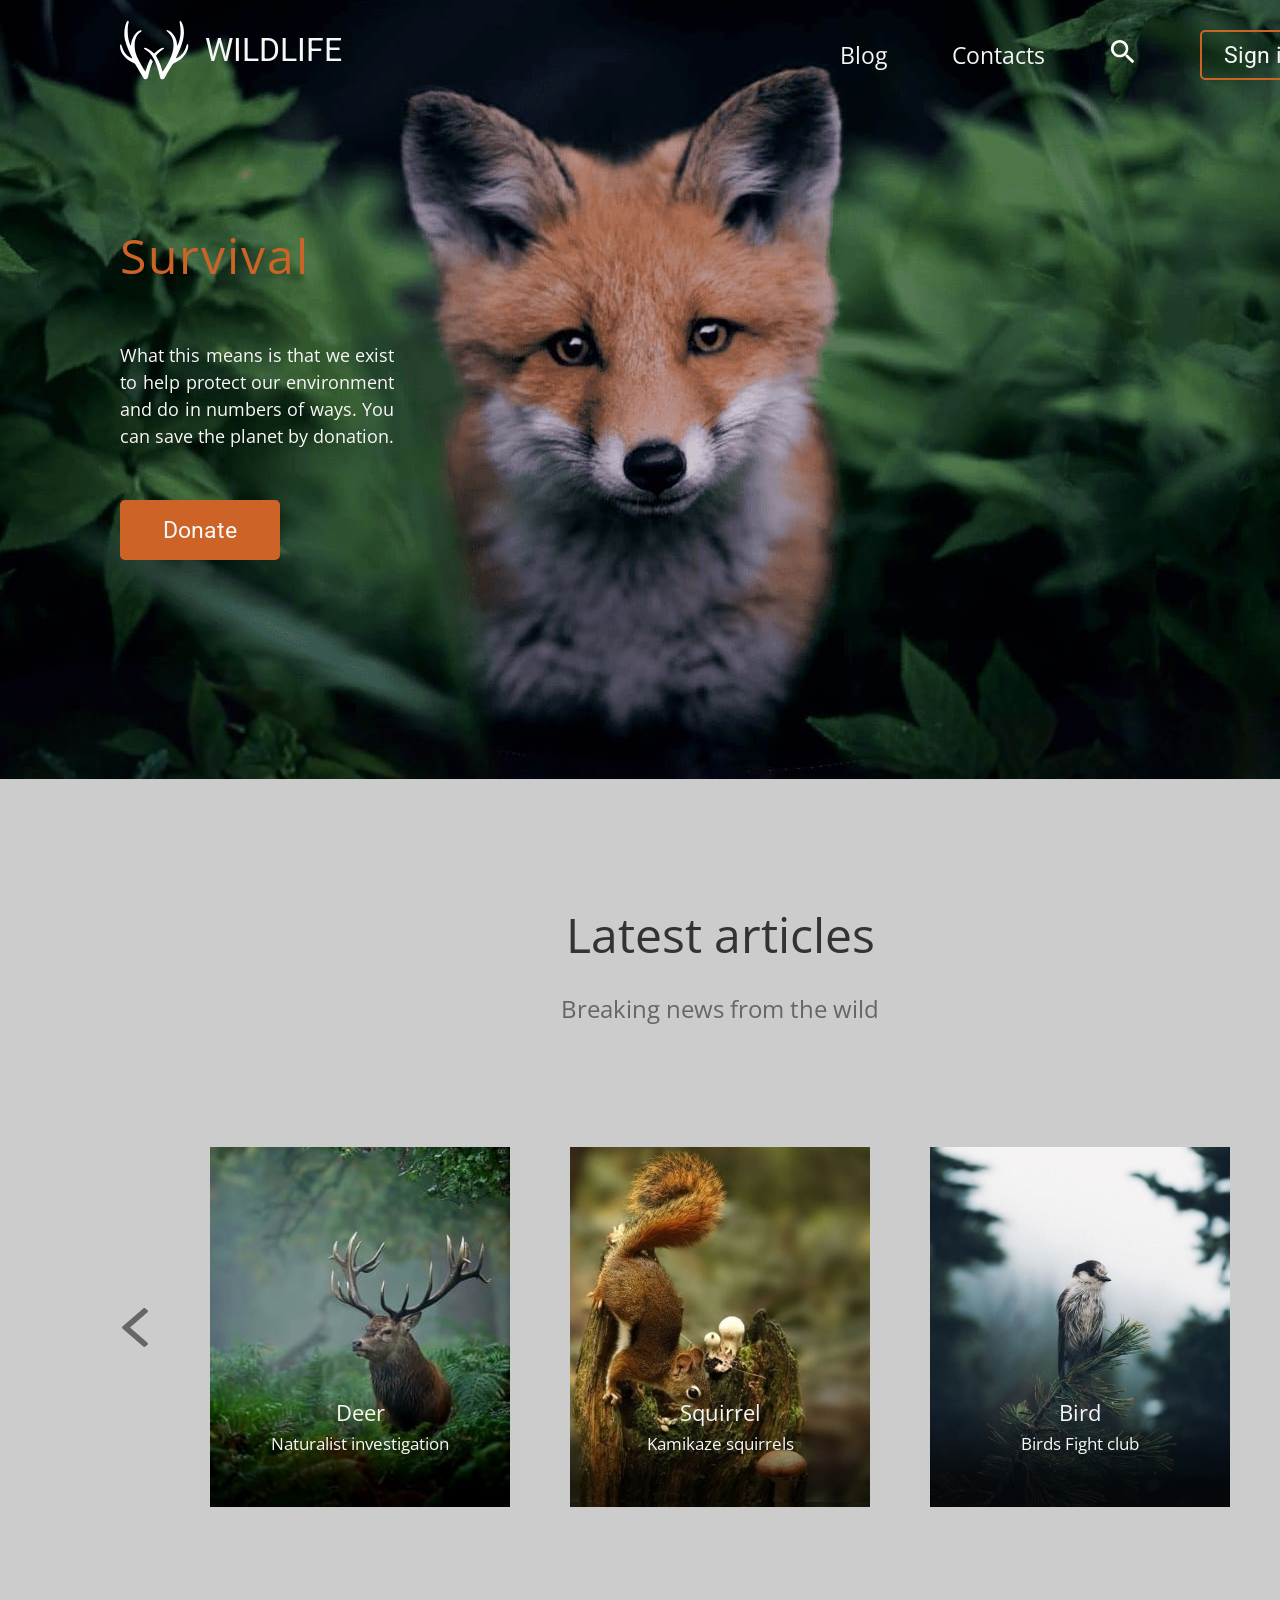
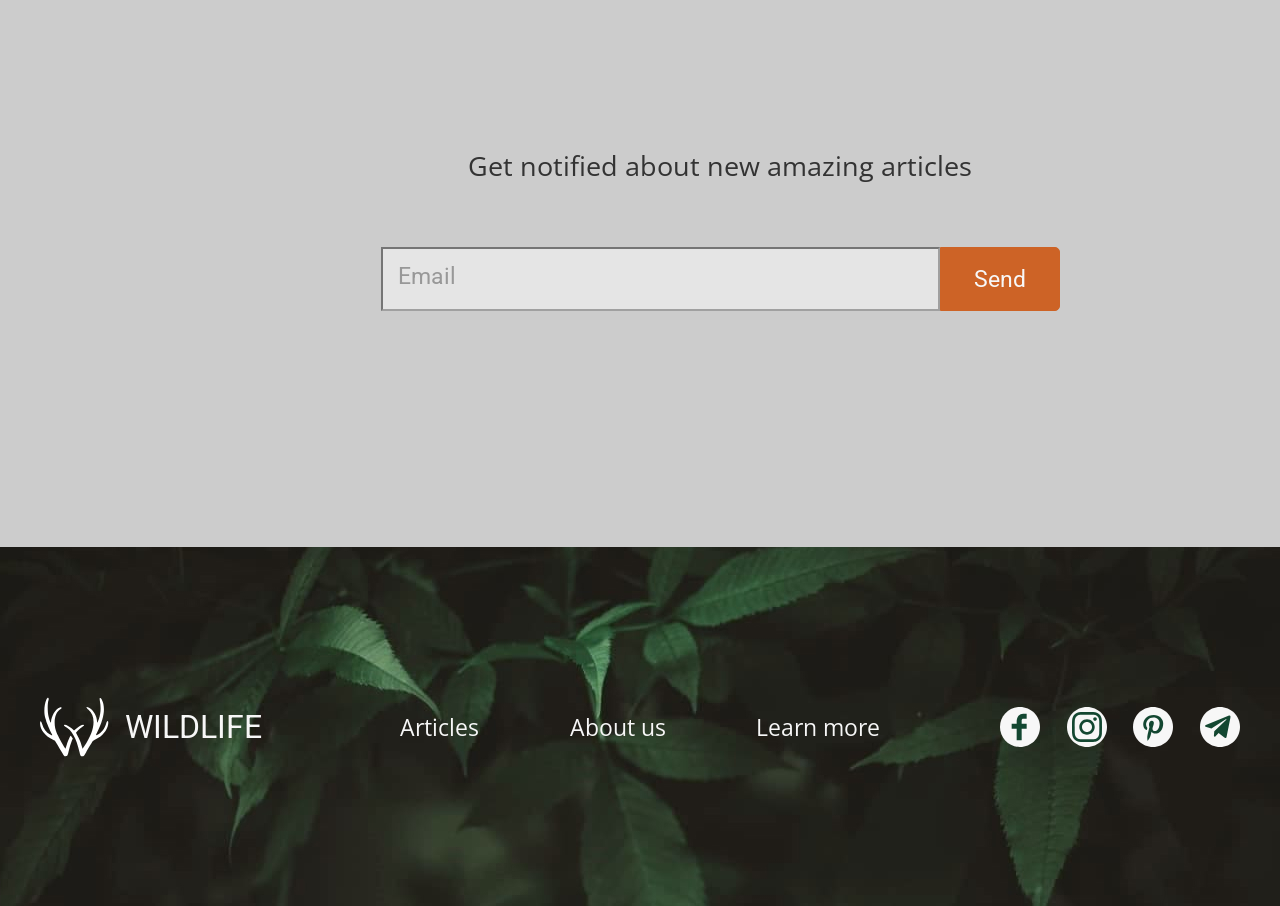
==== commit 9c04c31a: "fix: change font-family" ====
--- a/Wildlife/index.html
+++ b/Wildlife/index.html
@@ -5,6 +5,11 @@
     <meta http-equiv="X-UA-Compatible" content="IE=edge" />
     <meta name="viewport" content="width=device-width, initial-scale=1.0" />
     <link rel="stylesheet" href="style.css" />
+    <link rel="preconnect" href="https://fonts.gstatic.com" />
+    <link
+      href="https://fonts.googleapis.com/css2?family=Open+Sans&family=Roboto&display=swap"
+      rel="stylesheet"
+    />
     <title>Wildlife</title>
   </head>
   <body>
--- a/Wildlife/style.css
+++ b/Wildlife/style.css
@@ -44,7 +44,7 @@
 
 .logo-text {
   width: 155px;
-  font-family: "Roboto";
+  font-family: "Roboto", sans-serif;
   font-style: normal;
   font-weight: normal;
   font-size: 32px;
@@ -67,7 +67,7 @@
 
 .header-menu li a {
   text-decoration: none;
-  font-family: "Open Sans";
+  font-family: "Open Sans", sans-serif;
   font-style: normal;
   font-weight: normal;
   font-size: 23px;
@@ -81,7 +81,7 @@
   border: 2px solid #cd6326;
   box-sizing: border-box;
   border-radius: 5px;
-  font-family: "Roboto";
+  font-family: "Roboto", sans-serif;
   font-style: normal;
   font-weight: normal;
   font-size: 23px;
@@ -90,6 +90,10 @@
   text-align: center;
   color: #f7f7f7;
   cursor: pointer;
+}
+
+.sign-btn:hover {
+  background-color: #cd6326;
 }
 
 .survival {
@@ -106,7 +110,7 @@
 .survival-title {
   width: 199px;
   height: 72px;
-  font-family: "Open Sans";
+  font-family: "Open Sans", sans-serif;
   font-style: normal;
   font-weight: normal;
   font-size: 48px;
@@ -119,7 +123,7 @@
 .survival-text {
   width: 274px;
   height: 108px;
-  font-family: "Open Sans";
+  font-family: "Open Sans", sans-serif;
   font-style: normal;
   font-weight: normal;
   font-size: 18px;
@@ -133,7 +137,7 @@
   height: 60px;
   background: #cd6326;
   border-radius: 5px;
-  font-family: "Roboto";
+  font-family: "Roboto", sans-serif;
   font-style: normal;
   font-weight: normal;
   font-size: 23px;
@@ -142,6 +146,10 @@
   color: #f7f7f7;
   border: none;
   cursor: pointer;
+}
+
+.donate-btn:hover {
+  background-color: #e39128;
 }
 
 .second-screen {
@@ -159,7 +167,7 @@
 .latest-articles-title {
   width: 324px;
   height: 72px;
-  font-family: "Open Sans";
+  font-family: "Open Sans", sans-serif;
   font-style: normal;
   font-weight: normal;
   font-size: 48px;
@@ -172,7 +180,7 @@
   width: 332px;
   height: 36px;
   margin-top: 20px;
-  font-family: "Open Sans";
+  font-family: "Open Sans", sans-serif;
   font-style: normal;
   font-weight: normal;
   font-size: 24px;
@@ -206,7 +214,7 @@
 
 .slide-title {
   margin-top: 247px;
-  font-family: "Open Sans";
+  font-family: "Open Sans", sans-serif;
   font-style: normal;
   font-weight: normal;
   font-size: 22px;
@@ -216,7 +224,7 @@
 }
 
 .slide-description {
-  font-family: "Open Sans";
+  font-family: "Open Sans", sans-serif;
   font-style: normal;
   font-weight: normal;
   font-size: 17px;
@@ -253,7 +261,7 @@
 .get-notified p {
   width: 526px;
   height: 41px;
-  font-family: "Open Sans";
+  font-family: "Open Sans", sans-serif;
   font-style: normal;
   font-weight: normal;
   font-size: 27px;
@@ -276,7 +284,7 @@
 }
 
 .email::placeholder {
-  font-family: "Roboto";
+  font-family: "Roboto", sans-serif;
   font-style: normal;
   font-weight: normal;
   font-size: 23px;
@@ -292,13 +300,18 @@
   background: #cd6326;
   border: 1px solid #cd6326;
   border-radius: 0px 5px 5px 0px;
-  font-family: "Roboto";
-  font-style: normal;
-  font-weight: normal;
-  font-size: 23px;
-  line-height: 27px;
-  text-align: center;
-  color: #f7f7f7;
+  font-family: "Roboto", sans-serif;
+  font-style: normal;
+  font-weight: normal;
+  font-size: 23px;
+  line-height: 27px;
+  text-align: center;
+  color: #f7f7f7;
+}
+
+.send-btn:hover {
+  background-color: #e39128;
+  cursor: pointer;
 }
 
 footer {
@@ -329,7 +342,7 @@
 
 .footer-nav ul li a {
   text-decoration: none;
-  font-family: "Open Sans";
+  font-family: "Open Sans", sans-serif;
   font-style: normal;
   font-weight: normal;
   font-size: 23px;
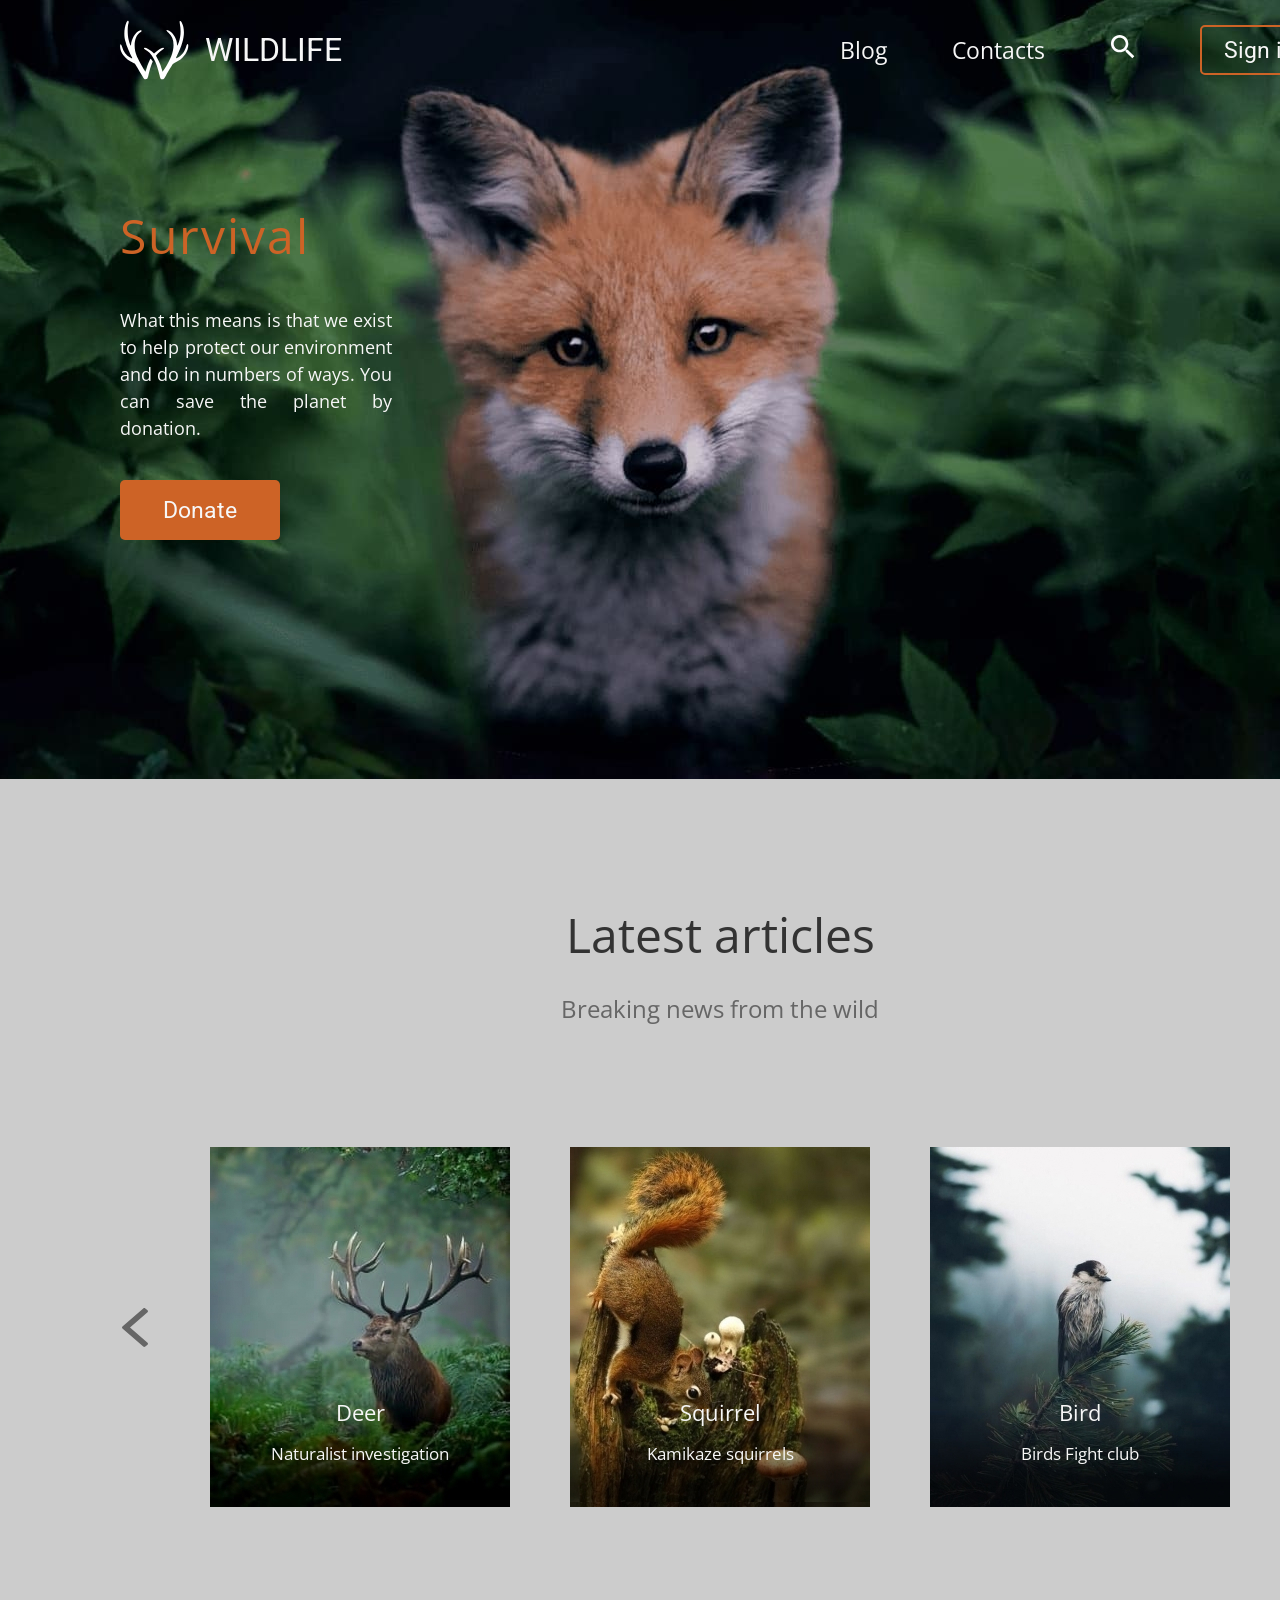
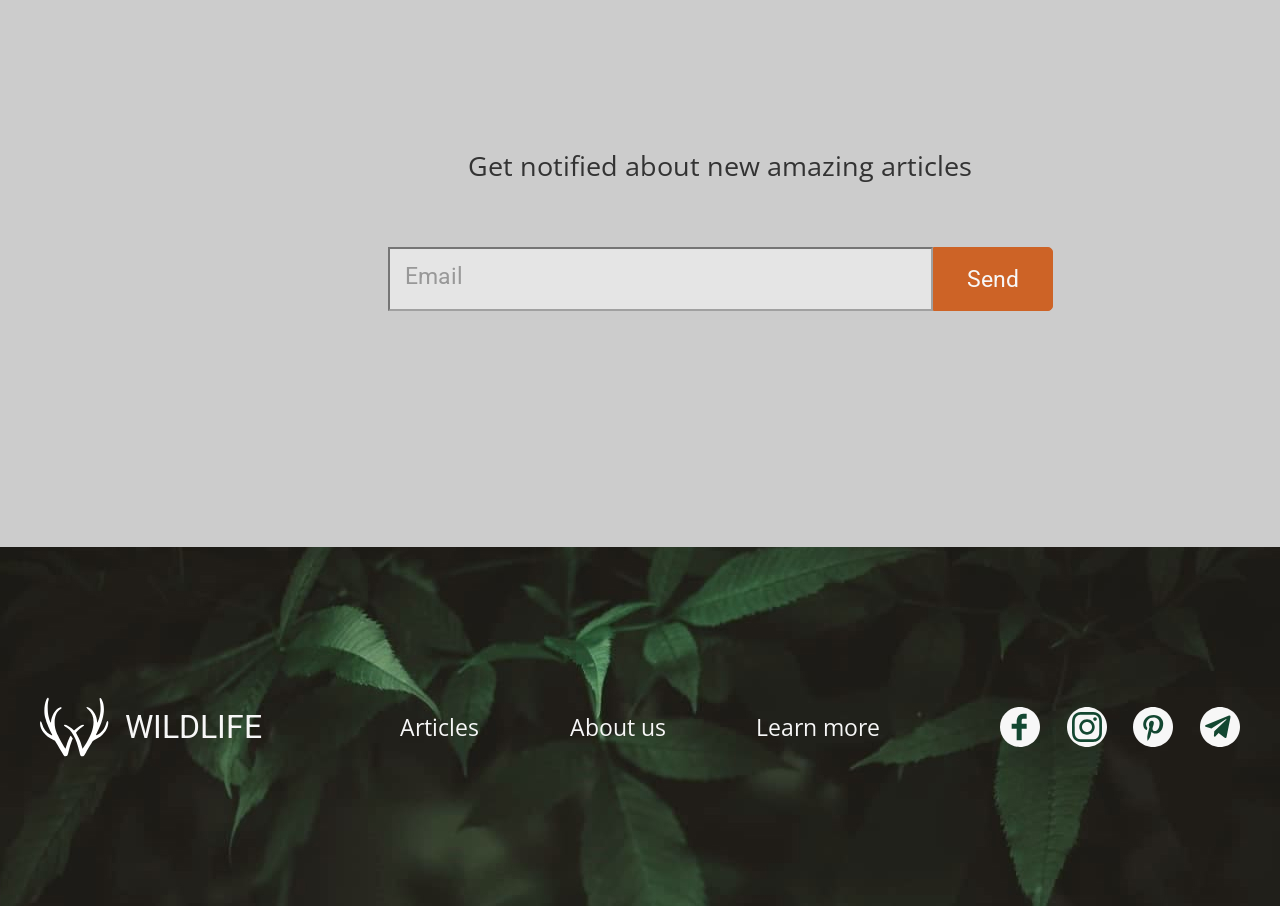
==== commit 7bba1444: "fix: change styles in according to Pixel Perfect" ====
--- a/Wildlife/index.html
+++ b/Wildlife/index.html
@@ -4,12 +4,12 @@
     <meta charset="UTF-8" />
     <meta http-equiv="X-UA-Compatible" content="IE=edge" />
     <meta name="viewport" content="width=device-width, initial-scale=1.0" />
-    <link rel="stylesheet" href="style.css" />
     <link rel="preconnect" href="https://fonts.gstatic.com" />
     <link
       href="https://fonts.googleapis.com/css2?family=Open+Sans&family=Roboto&display=swap"
       rel="stylesheet"
     />
+    <link rel="stylesheet" href="style.css" />
     <title>Wildlife</title>
   </head>
   <body>
@@ -60,7 +60,7 @@
           </header>
           <section class="survival">
             <div class="survival-wrapper">
-              <h2 class="survival-title">Survival</h2>
+              <p class="survival-title">Survival</p>
               <p class="survival-text">
                 What this means is that we exist to help protect our environment
                 and do in numbers of ways. You can save the planet by donation.
--- a/Wildlife/style.css
+++ b/Wildlife/style.css
@@ -43,6 +43,7 @@
 }
 
 .logo-text {
+  margin: 0;
   width: 155px;
   font-family: "Roboto", sans-serif;
   font-style: normal;
@@ -59,6 +60,7 @@
 }
 
 .header-menu {
+  height: 50px;
   display: flex;
   justify-content: space-between;
   list-style: none;
@@ -97,32 +99,28 @@
 }
 
 .survival {
-  margin-top: 120px;
+  margin-top: 103px;
 }
 
 .survival-wrapper {
-  height: 340px;
+  height: 337px;
   display: flex;
   flex-direction: column;
   justify-content: space-between;
 }
 
 .survival-title {
-  width: 199px;
-  height: 72px;
   font-family: "Open Sans", sans-serif;
   font-style: normal;
   font-weight: normal;
   font-size: 48px;
-  line-height: 72px;
   letter-spacing: 2px;
   color: #cd6326;
   text-transform: capitalize;
 }
 
 .survival-text {
-  width: 274px;
-  height: 108px;
+  width: 272px;
   font-family: "Open Sans", sans-serif;
   font-style: normal;
   font-weight: normal;
@@ -224,6 +222,7 @@
 }
 
 .slide-description {
+  margin-top: 10px;
   font-family: "Open Sans", sans-serif;
   font-style: normal;
   font-weight: normal;
@@ -277,7 +276,7 @@
 
 .email {
   height: 60px;
-  width: 540px;
+  width: 526px;
   opacity: 0.5;
   border-radius: 0px;
   padding-left: 15px;
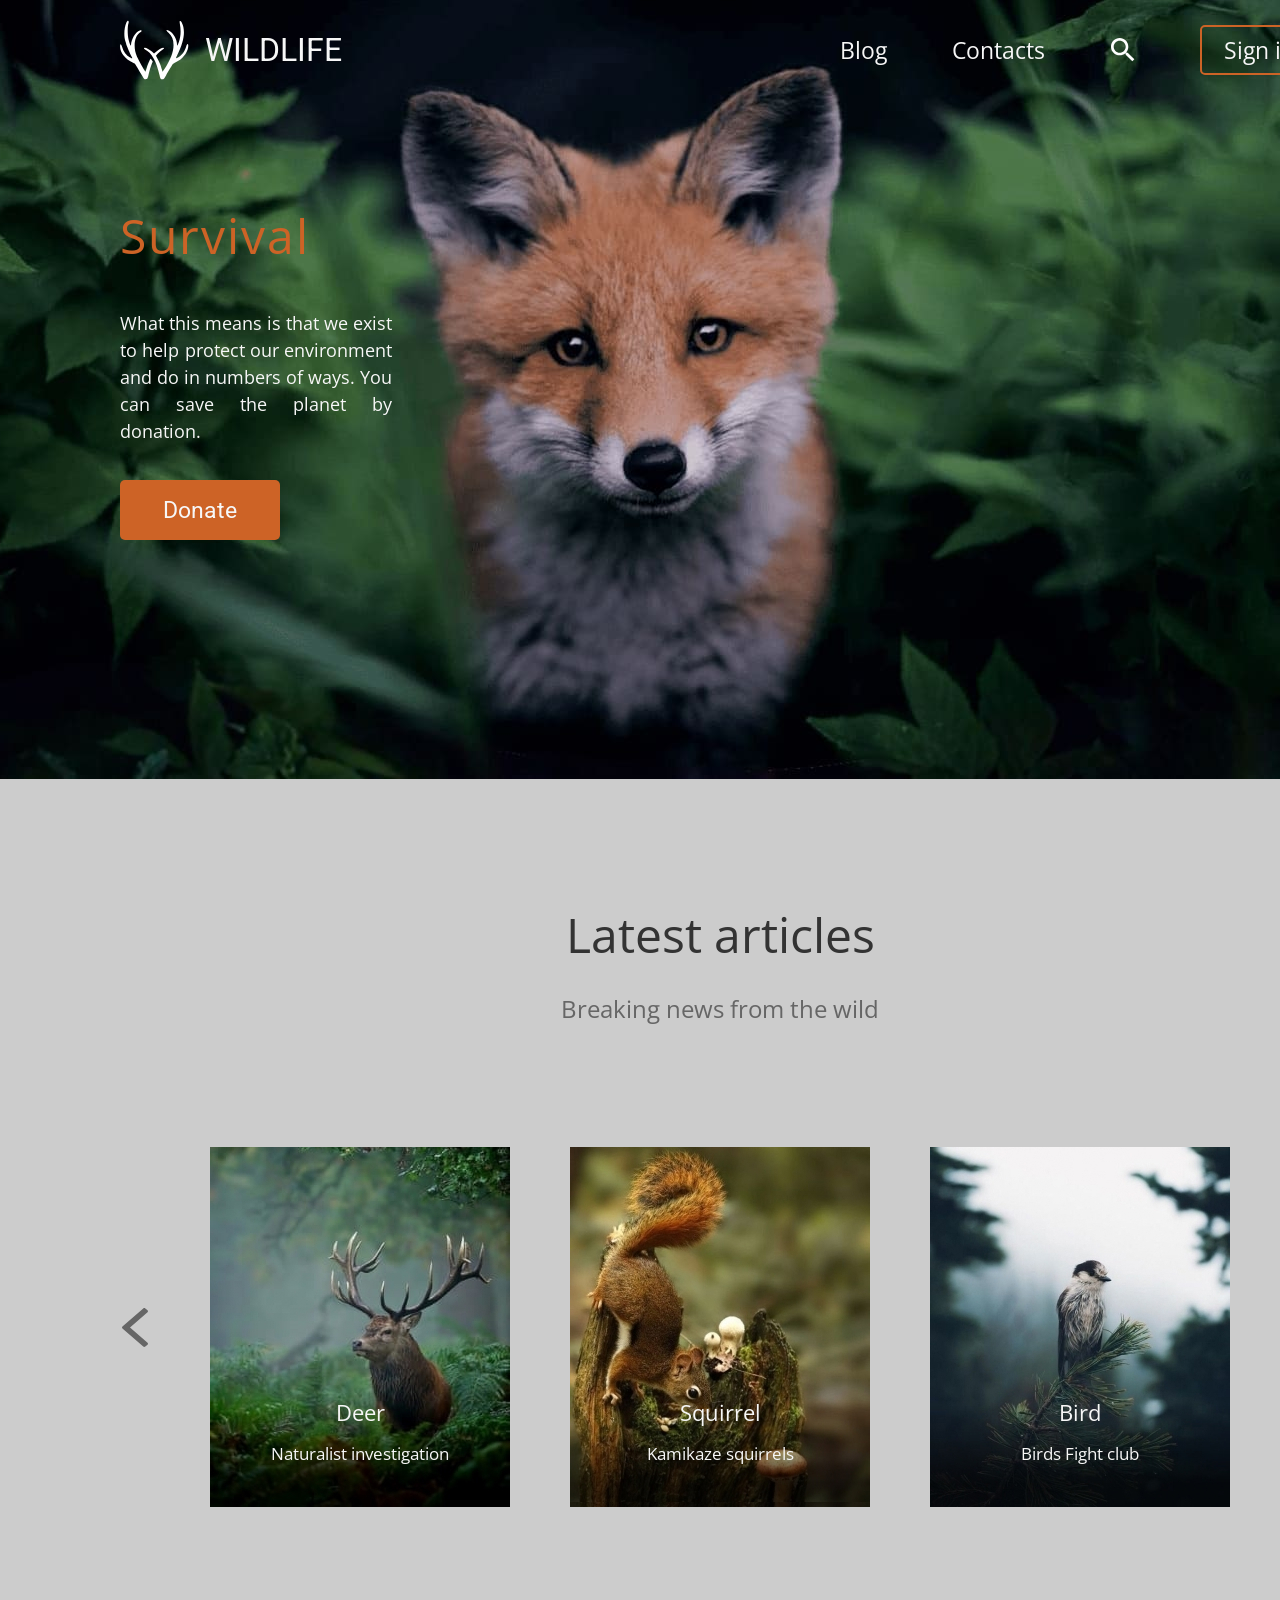
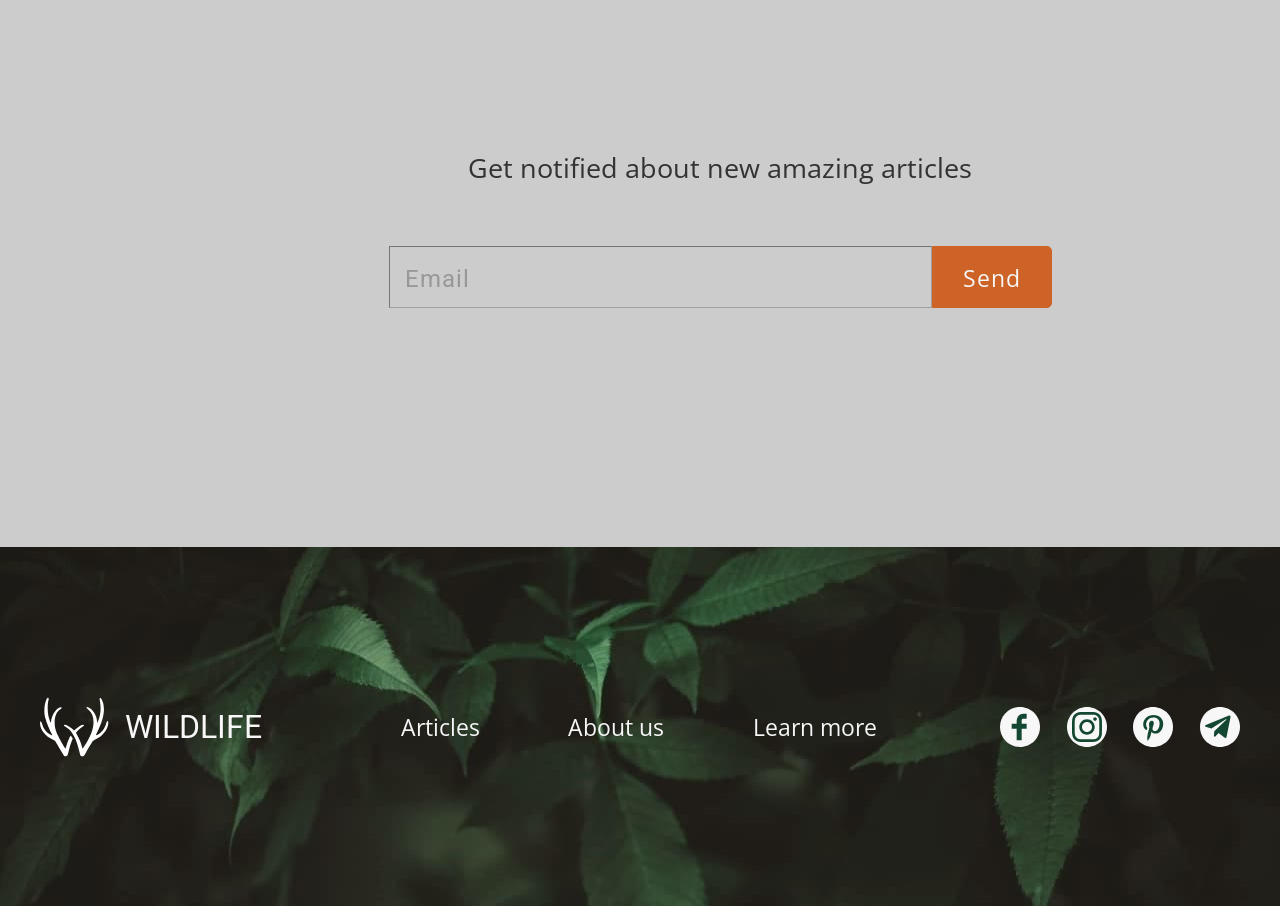
==== commit 81fdff08: "fix: change fonts in according to layout in task" ====
--- a/Wildlife/index.html
+++ b/Wildlife/index.html
@@ -40,7 +40,7 @@
                 <li><a href="#">Contacts</a></li>
                 <li>
                   <a href="#">
-                    <svg
+                    <svg class="search-icon"
                       width="24"
                       height="24"
                       viewBox="0 0 24 24"
--- a/Wildlife/style.css
+++ b/Wildlife/style.css
@@ -77,13 +77,17 @@
   color: #f7f7f7;
 }
 
+.search-icon {
+  margin-top: 21px;
+}
+
 .sign-btn {
   width: 120px;
   height: 50px;
   border: 2px solid #cd6326;
   box-sizing: border-box;
   border-radius: 5px;
-  font-family: "Roboto", sans-serif;
+  font-family: "Open Sans", sans-serif;
   font-style: normal;
   font-weight: normal;
   font-size: 23px;
@@ -121,6 +125,7 @@
 
 .survival-text {
   width: 272px;
+  margin-top: 6px;
   font-family: "Open Sans", sans-serif;
   font-style: normal;
   font-weight: normal;
@@ -250,7 +255,7 @@
 }
 
 .get-notified {
-  margin-top: 239px;
+  margin-top: 241px;
   display: flex;
   flex-direction: column;
   justify-content: center;
@@ -270,42 +275,44 @@
 }
 
 form {
-  margin-top: 60px;
+  margin-top: 57px;
   display: flex;
 }
 
 .email {
-  height: 60px;
+  height: 50px;
   width: 526px;
   opacity: 0.5;
   border-radius: 0px;
   padding-left: 15px;
+  background: none;
+  padding-top:10px;
+  border-width: 1px;
 }
 
 .email::placeholder {
   font-family: "Roboto", sans-serif;
   font-style: normal;
   font-weight: normal;
-  font-size: 23px;
-  line-height: 27px;
-  display: flex;
-  align-items: center;
+  font-size: 24px;
   color: #666666;
+  letter-spacing: 1px;  
+  
 }
 
 .send-btn {
   width: 120px;
-  height: 64px;
   background: #cd6326;
   border: 1px solid #cd6326;
   border-radius: 0px 5px 5px 0px;
-  font-family: "Roboto", sans-serif;
-  font-style: normal;
-  font-weight: normal;
-  font-size: 23px;
-  line-height: 27px;
-  text-align: center;
-  color: #f7f7f7;
+  font-family: "Open Sans", sans-serif;
+  font-style: normal;
+  font-size: 23px;
+  line-height: 27px;
+  text-align: center;
+  color: #f7f7f7;
+  padding-top: 3px;
+  letter-spacing: 1px;
 }
 
 .send-btn:hover {
@@ -330,7 +337,7 @@
 }
 
 .footer-nav {
-  width: 480px;
+  width: 479px;
 }
 
 .footer-nav ul {
@@ -347,6 +354,10 @@
   font-size: 23px;
   line-height: 60px;
   color: #f7f7f7;
+}
+
+.footer-nav ul li:nth-child(3){
+  margin-right: 3px;
 }
 
 .soc-networks {
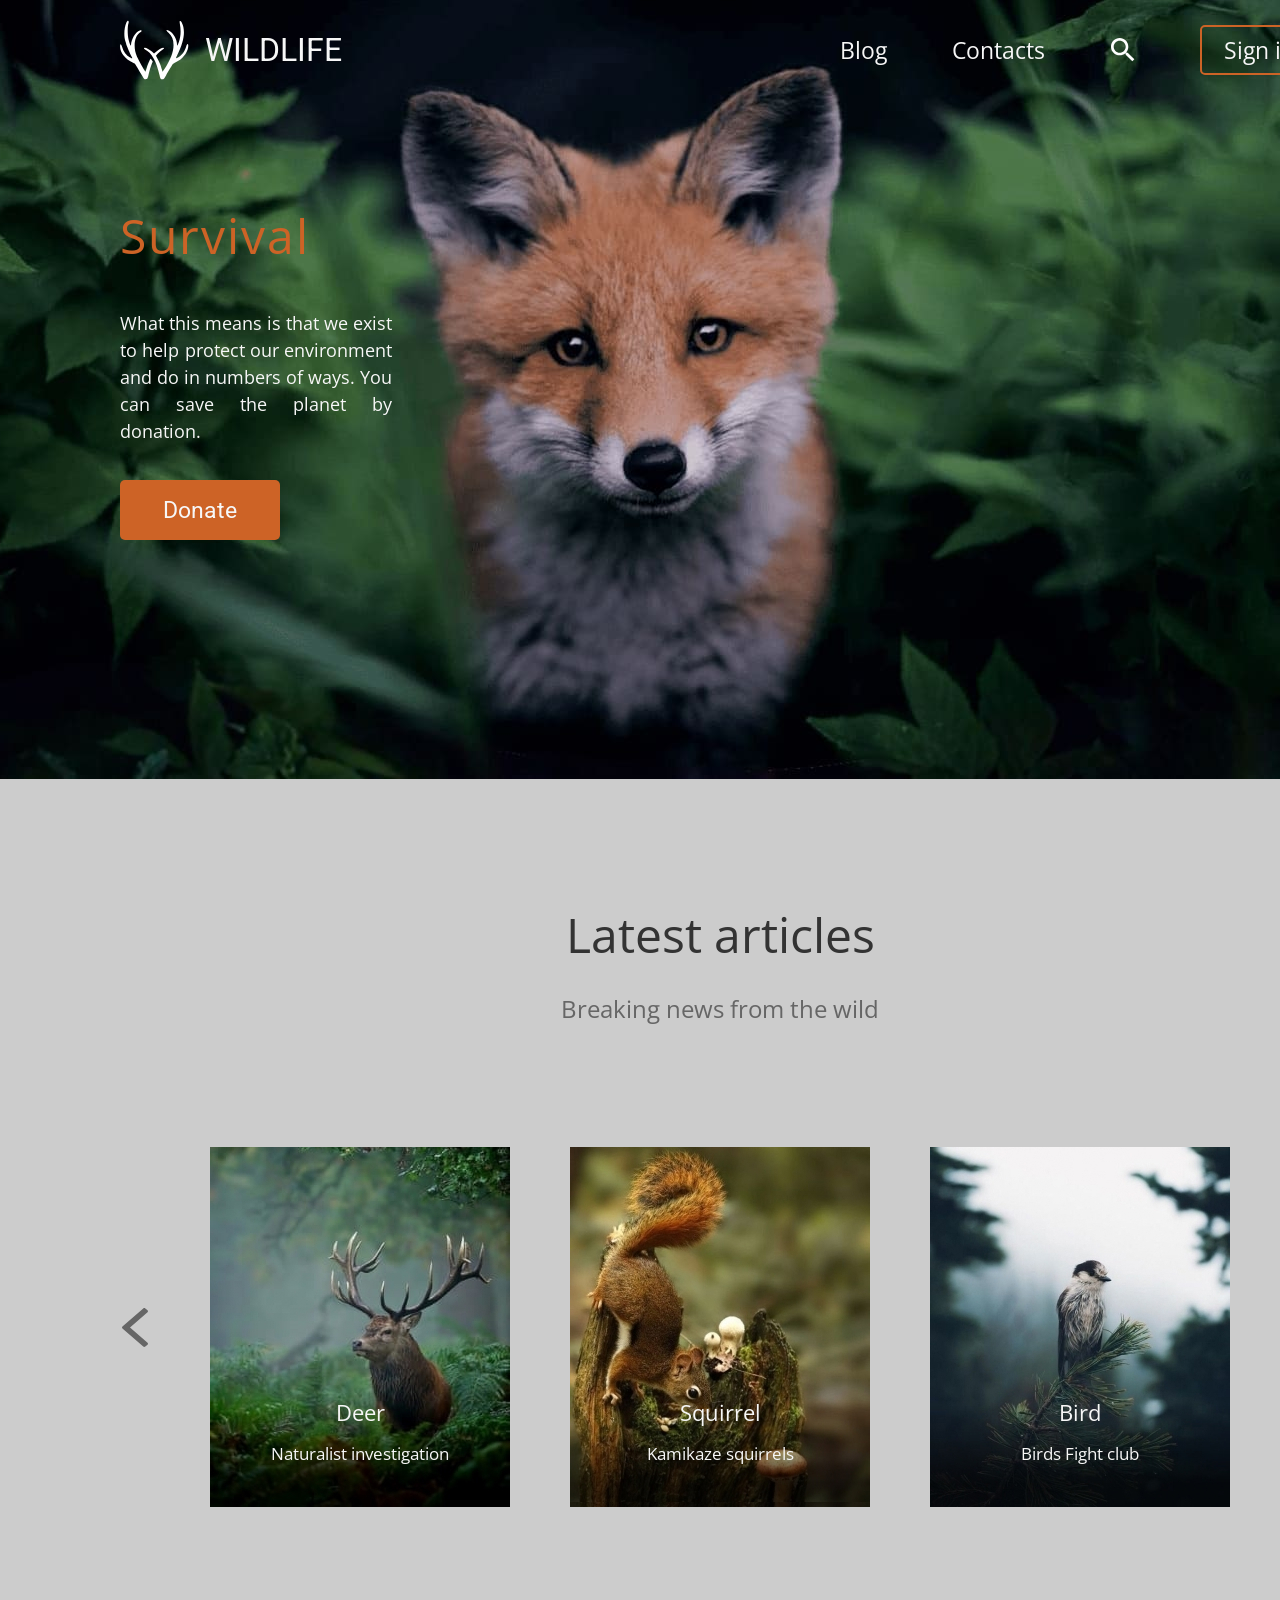
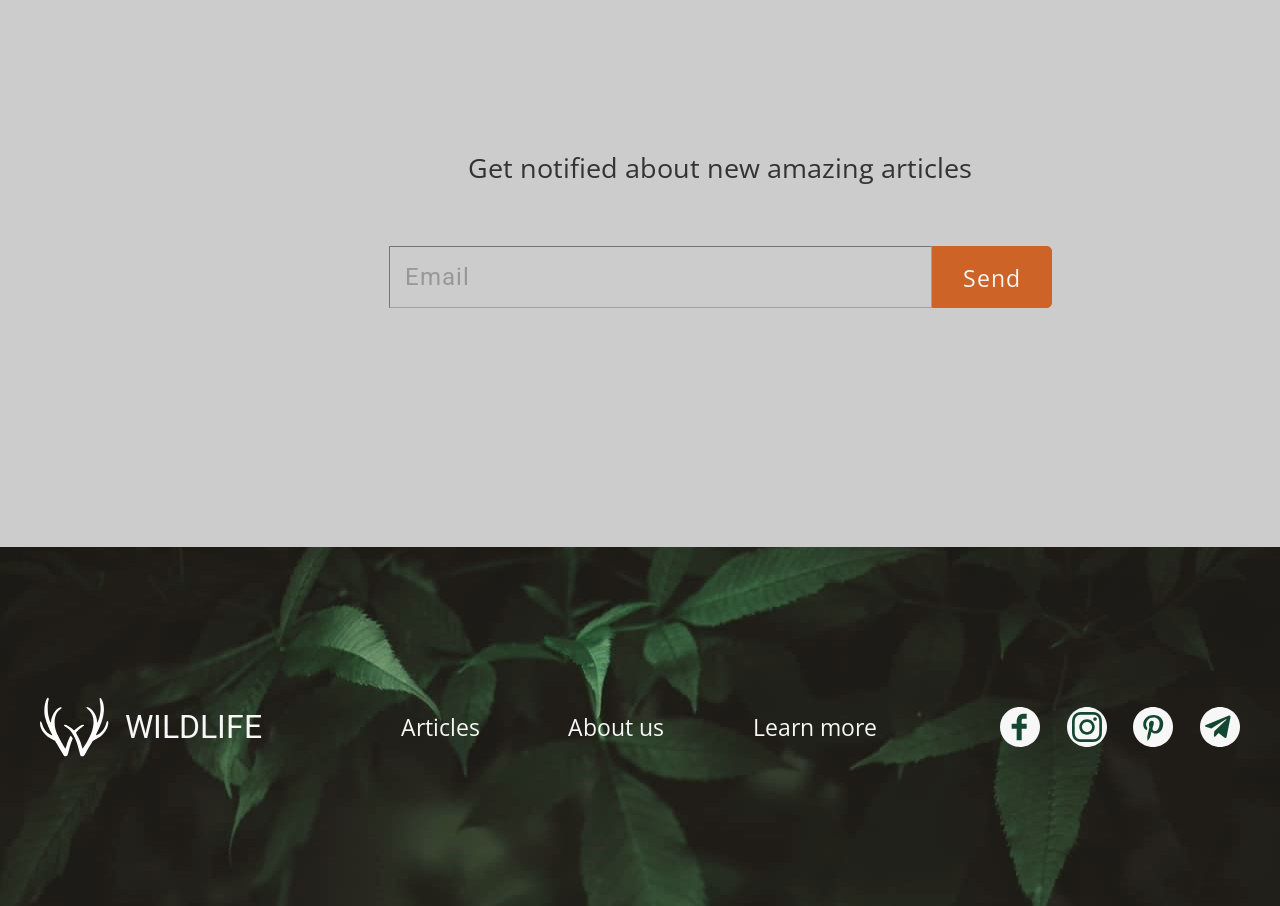
==== commit 38225676: "feat: add styles in order to make some elements interactive" ====
--- a/Wildlife/index.html
+++ b/Wildlife/index.html
@@ -40,7 +40,8 @@
                 <li><a href="#">Contacts</a></li>
                 <li>
                   <a href="#">
-                    <svg class="search-icon"
+                    <svg
+                      class="search-icon"
                       width="24"
                       height="24"
                       viewBox="0 0 24 24"
@@ -122,7 +123,7 @@
           </div>
           <div class="get-notified">
             <p>Get notified about new amazing articles</p>
-            <form action="">
+            <form action="#">
               <input
                 class="email"
                 type="email"
--- a/Wildlife/style.css
+++ b/Wildlife/style.css
@@ -42,6 +42,10 @@
   cursor: pointer;
 }
 
+.logo-wrapper:hover {
+  opacity: 0.5;
+}
+
 .logo-text {
   margin: 0;
   width: 155px;
@@ -75,6 +79,14 @@
   font-size: 23px;
   line-height: 60px;
   color: #f7f7f7;
+}
+
+.header-menu li a:hover {
+  color: #e39128;
+}
+
+.header-menu li a svg:hover path {
+  fill: #e39128;
 }
 
 .search-icon {
@@ -155,6 +167,10 @@
   background-color: #e39128;
 }
 
+.donate-btn:active {
+  background-color: #8f5613;
+}
+
 .second-screen {
   height: 1368px;
   background-color: #cccccc;
@@ -280,14 +296,18 @@
 }
 
 .email {
-  height: 50px;
+  height: 60px;
   width: 526px;
   opacity: 0.5;
   border-radius: 0px;
   padding-left: 15px;
   background: none;
-  padding-top:10px;
   border-width: 1px;
+  font-family: "Roboto", sans-serif;
+  font-style: normal;
+  font-weight: normal;
+  font-size: 24px;
+  color: #666666;
 }
 
 .email::placeholder {
@@ -296,8 +316,7 @@
   font-weight: normal;
   font-size: 24px;
   color: #666666;
-  letter-spacing: 1px;  
-  
+  letter-spacing: 1px;
 }
 
 .send-btn {
@@ -320,6 +339,10 @@
   cursor: pointer;
 }
 
+.send-btn:active {
+  background-color: #8f5613;
+}
+
 footer {
   height: 359px;
   display: flex;
@@ -356,7 +379,15 @@
   color: #f7f7f7;
 }
 
-.footer-nav ul li:nth-child(3){
+.footer-nav ul li a:hover {
+  color: #e39128;
+}
+
+.soc-icon:hover {
+  opacity: 0.5;
+}
+
+.footer-nav ul li:nth-child(3) {
   margin-right: 3px;
 }
 
